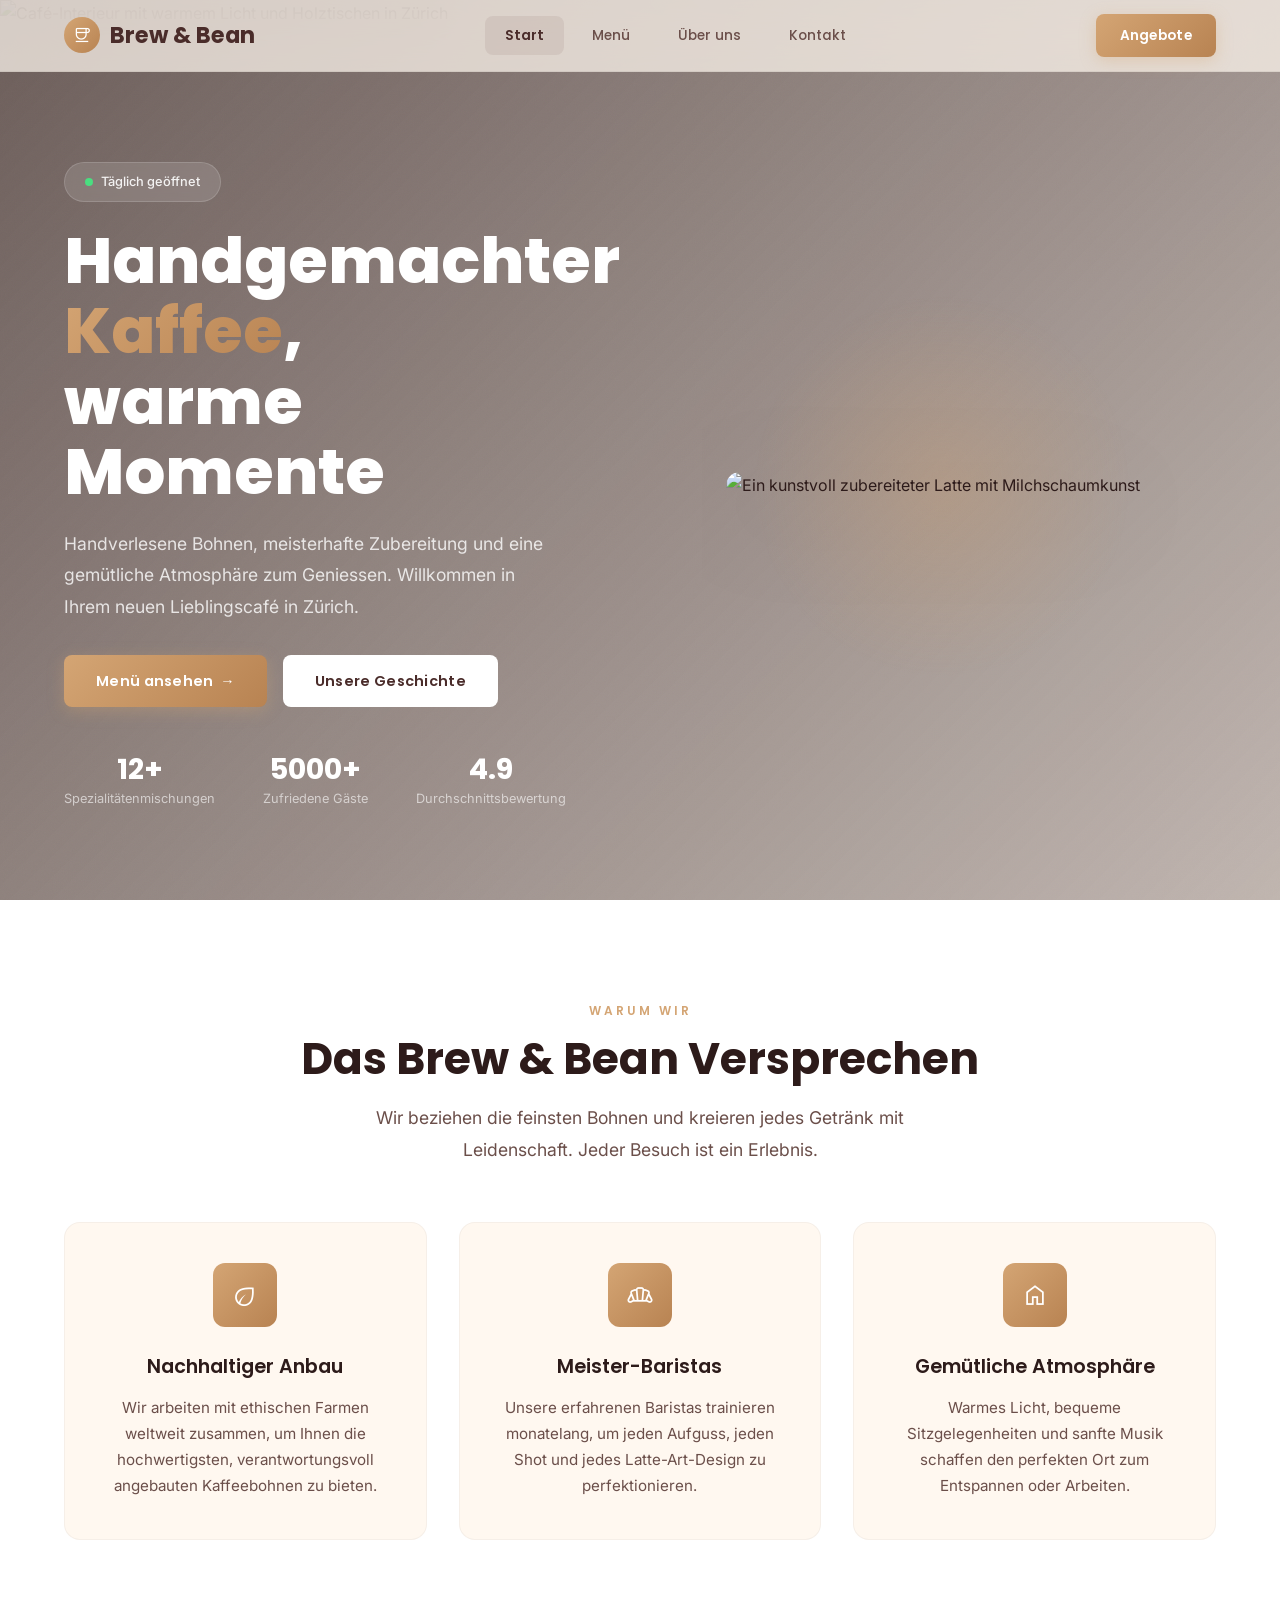
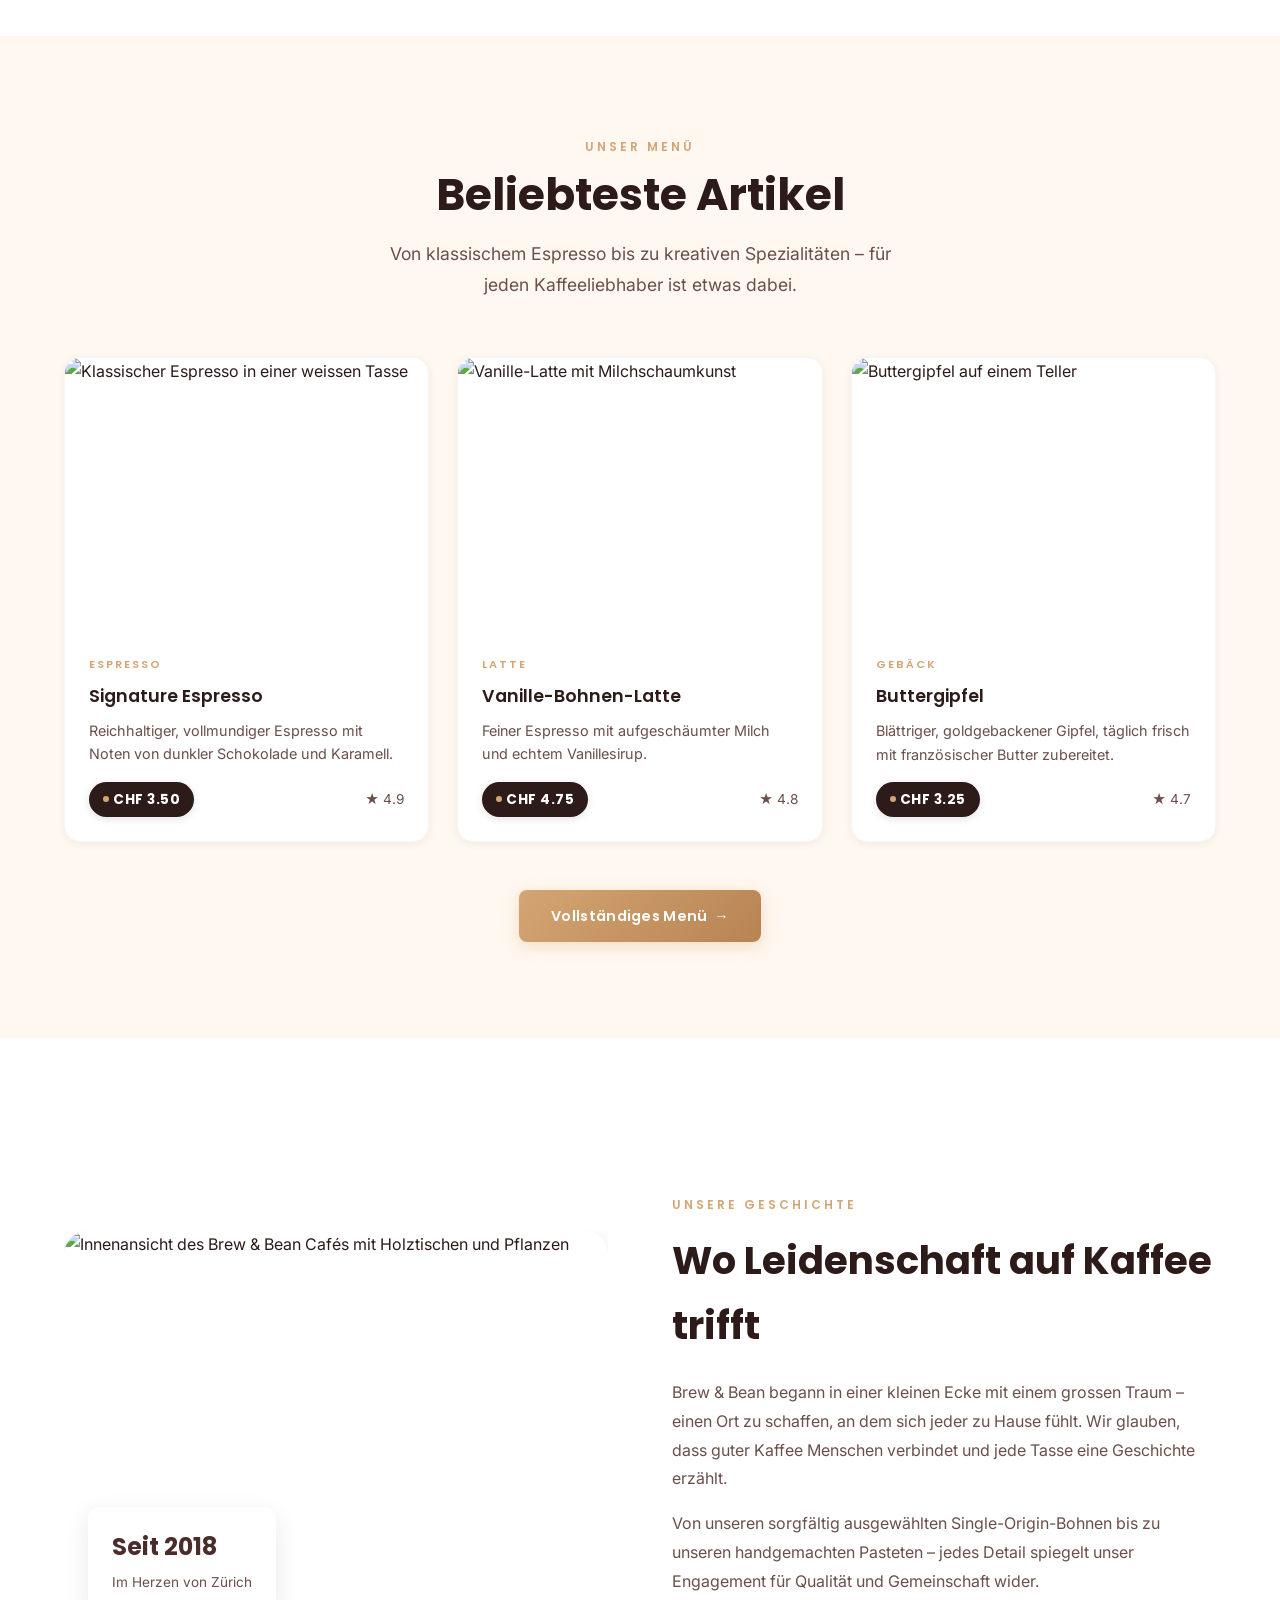
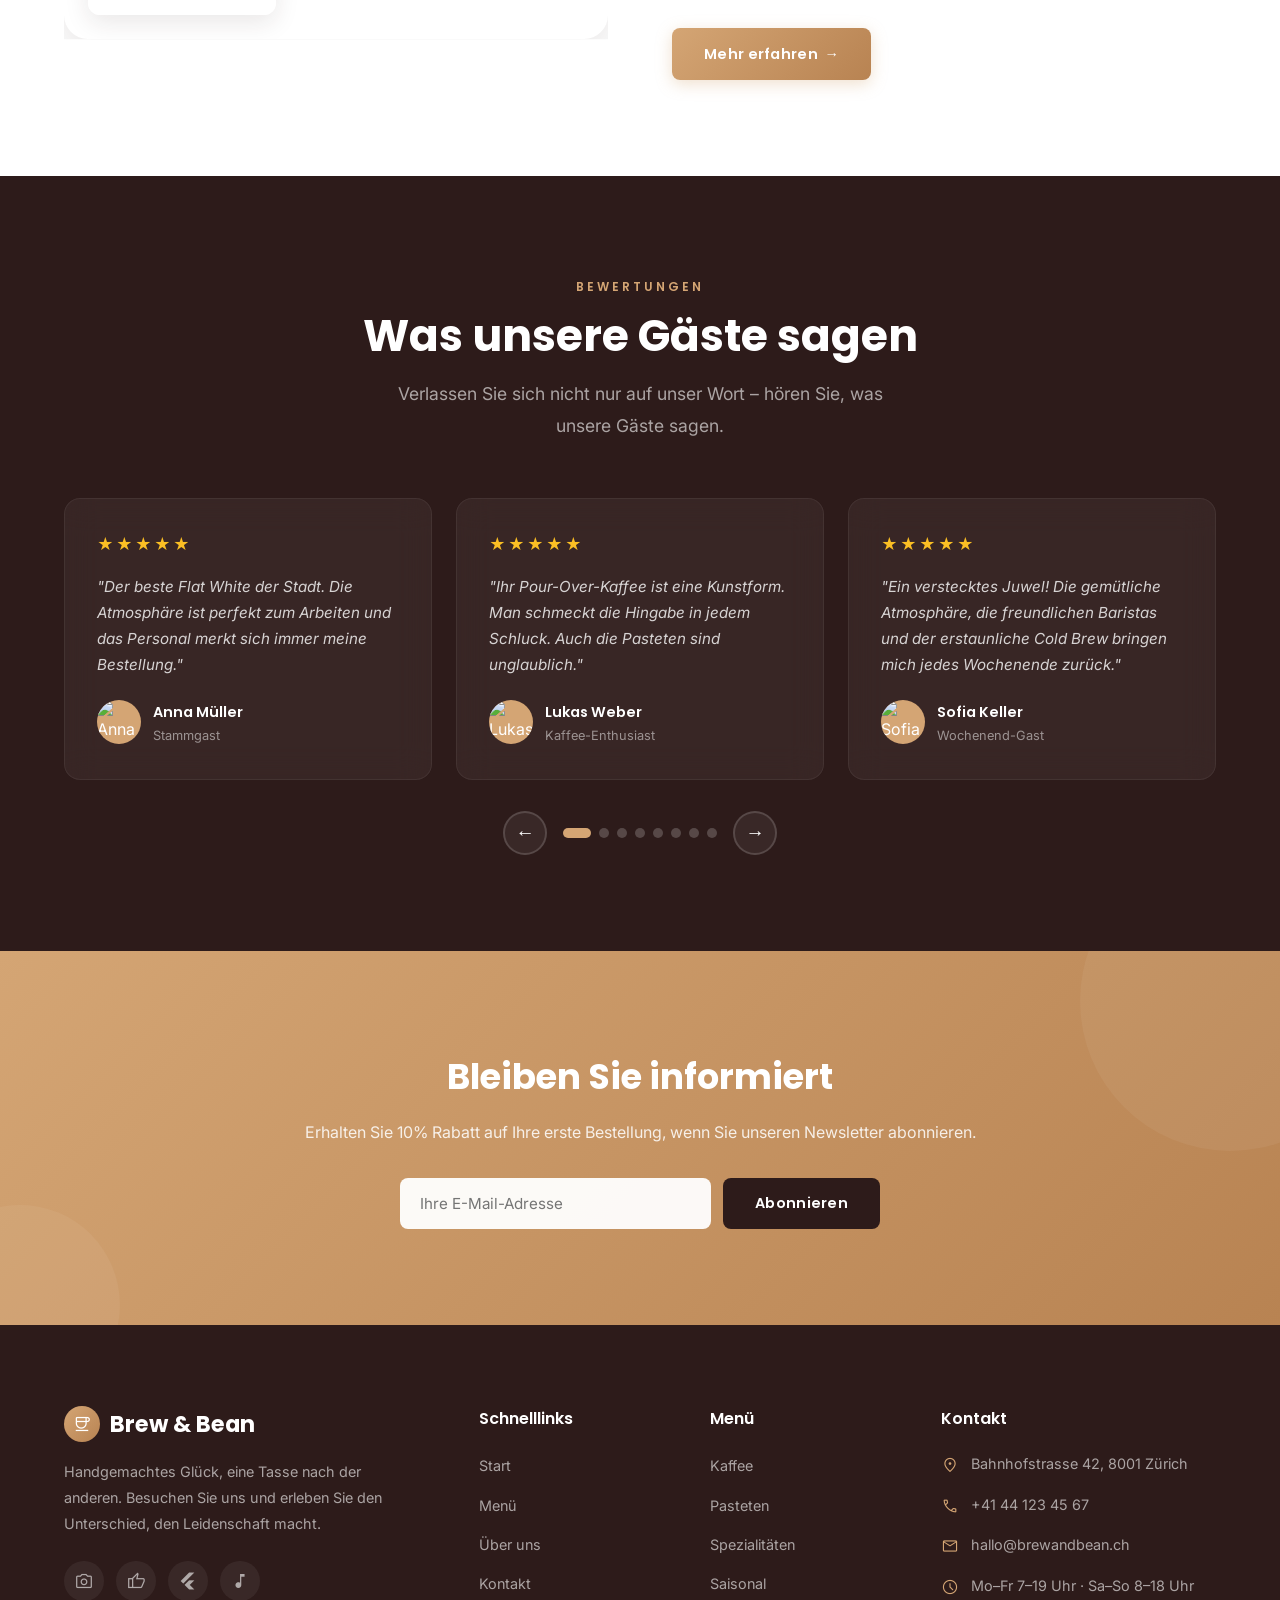
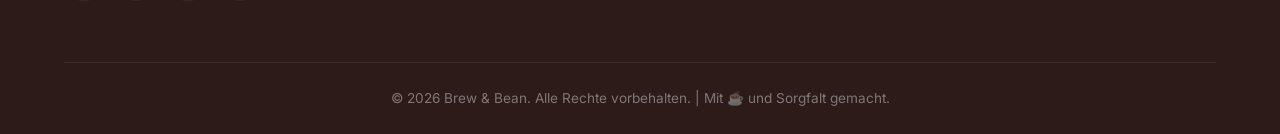
==== index.html @ ecceb987 "first commit" ====
<!DOCTYPE html>
<html lang="de">
<head>
  <meta charset="UTF-8">
  <meta name="viewport" content="width=device-width, initial-scale=1.0">
  <meta name="description" content="Brew & Bean — Handgemachter Kaffee in Zürich. Geniessen Sie erstklassige Espresso-Getränke, frische Pasteten und Spezialitätenkaffee in gemütlicher Atmosphäre.">
  <meta name="keywords" content="Kaffee Zürich, Espresso, Café, Zürich Kaffeebar, Brew & Bean, Spezialitätenkaffee">
  <meta name="theme-color" content="#2D1B1A">
  <meta property="og:title" content="Brew & Bean — Handgemachter Kaffee in Zürich">
  <meta property="og:description" content="Handgemachter Kaffee, frische Pasteten und eine warme Atmosphäre. Besuchen Sie uns für den perfekten Genuss.">
  <meta property="og:type" content="website">
  <meta property="og:url" content="https://brewandbean.ch/">
  <meta property="og:image" content="https://images.unsplash.com/photo-1501339847302-ac426a4a7cbb?w=1200&q=80">
  <meta name="twitter:card" content="summary_large_image">
  <link rel="canonical" href="https://brewandbean.ch/">
  <link rel="preconnect" href="https://fonts.googleapis.com">
  <link rel="preconnect" href="https://fonts.gstatic.com" crossorigin>
  <link href="https://fonts.googleapis.com/css2?family=Inter:wght@400;500;600&family=Poppins:wght@500;600;700;800&display=swap" rel="stylesheet">
  <link href="https://fonts.googleapis.com/css2?family=Material+Symbols+Outlined:opsz,wght,FILL,GRAD@20..48,100..700,0..1,-50..200" rel="stylesheet">
  <link rel="stylesheet" href="css/style.css">
  <title>Brew & Bean — Handgemachter Kaffee Zürich | Café & Spezialitäten</title>
  <script type="application/ld+json">
  {
    "@context": "https://schema.org",
    "@type": "CafeOrCoffeeShop",
    "name": "Brew & Bean",
    "image": "https://images.unsplash.com/photo-1501339847302-ac426a4a7cbb?w=1200&q=80",
    "description": "Handgemachter Kaffee, frische Pasteten und eine warme Atmosphäre in Zürich.",
    "servesCuisine": "Coffee",
    "address": {
      "@type": "PostalAddress",
      "streetAddress": "Bahnhofstrasse 42",
      "addressLocality": "Zürich",
      "addressCountry": "CH",
      "postalCode": "8001"
    },
    "openingHoursSpecification": [
      { "@type": "OpeningHoursSpecification", "dayOfWeek": ["Monday","Tuesday","Wednesday","Thursday","Friday"], "opens": "07:00", "closes": "19:00" },
      { "@type": "OpeningHoursSpecification", "dayOfWeek": ["Saturday","Sunday"], "opens": "08:00", "closes": "18:00" }
    ],
    "telephone": "+41-44-123-45-67",
    "priceRange": "CHF"
  }
  </script>
</head>
<body>
  <a href="#main-content" class="skip-link">Direkt zum Inhalt</a>

  <!-- ===== NAVIGATION ===== -->
  <header class="nav" role="banner">
    <div class="container">
      <a href="index.html" class="nav-logo" aria-label="Brew & Bean Startseite">
        <span class="nav-logo-icon" aria-hidden="true"><span class="material-symbols-outlined" aria-hidden="true">coffee</span></span>
        Brew & Bean
      </a>
      <button class="nav-toggle" aria-label="Navigationsmenü umschalten" aria-expanded="false">
        <span></span><span></span><span></span>
      </button>
      <nav class="nav-links" role="navigation" aria-label="Hauptnavigation">
        <a href="index.html" aria-current="page">Start</a>
        <a href="menu.html">Menü</a>
        <a href="about.html">Über uns</a>
        <a href="contact.html">Kontakt</a>
      </nav>
      <div class="nav-cta">
        <a href="menu.html" class="btn btn-primary" aria-label="Unser Menü anzeigen">Angebote</a>
      </div>
    </div>
  </header>

  <!-- ===== HERO ===== -->
  <section class="hero" id="main-content">
    <div class="hero-bg parallax" data-parallax-speed="0.15">
      <img src="https://images.unsplash.com/photo-1501339847302-ac426a4a7cbb?w=1600&q=80" alt="Café-Interieur mit warmem Licht und Holztischen in Zürich" loading="eager">
    </div>
    <div class="hero-overlay" aria-hidden="true"></div>
    <div class="grain-overlay" aria-hidden="true"></div>
    <div class="container">
      <div class="hero-content animate-fade-in">
        <div class="hero-badge">
          <span class="hero-badge-dot" aria-hidden="true"></span>
          Täglich geöffnet
        </div>
        <h1 class="hero-title">Handgemachter <span class="gradient-text">Kaffee</span>,<br>warme Momente</h1>
        <p class="hero-text">Handverlesene Bohnen, meisterhafte Zubereitung und eine gemütliche Atmosphäre zum Geniessen. Willkommen in Ihrem neuen Lieblingscafé in Zürich.</p>
        <div class="hero-buttons">
          <a href="menu.html" class="btn btn-primary">Menü ansehen &nbsp;→</a>
          <a href="about.html" class="btn btn-white">Unsere Geschichte</a>
        </div>
        <div class="hero-stats">
          <div class="hero-stat">
            <div class="hero-stat-number"><span class="count-up" data-count-to="12" data-count-suffix="+">0</span></div>
            <div class="hero-stat-label">Spezialitätenmischungen</div>
          </div>
          <div class="hero-stat">
            <div class="hero-stat-number"><span class="count-up" data-count-to="5000" data-count-suffix="+">0</span></div>
            <div class="hero-stat-label">Zufriedene Gäste</div>
          </div>
          <div class="hero-stat">
            <div class="hero-stat-number">4.9</div>
            <div class="hero-stat-label">Durchschnittsbewertung</div>
          </div>
        </div>
      </div>
      <div class="hero-image animate-fade-in">
        <div class="hero-image-wrap reveal">
          <div class="hero-image-glow" aria-hidden="true"></div>
          <img src="https://images.unsplash.com/photo-1461023058943-07fcbe16d735?w=600&q=80" alt="Ein kunstvoll zubereiteter Latte mit Milchschaumkunst" loading="eager">
        </div>
      </div>
    </div>
  </section>

  <!-- ===== FEATURES ===== -->
  <section class="features section" aria-labelledby="features-title">
    <div class="container">
      <div class="text-center animate">
        <span class="section-label">Warum wir</span>
        <h2 class="section-title" id="features-title">Das Brew & Bean Versprechen</h2>
        <p class="section-subtitle">Wir beziehen die feinsten Bohnen und kreieren jedes Getränk mit Leidenschaft. Jeder Besuch ist ein Erlebnis.</p>
      </div>
      <div class="features-grid">
        <article class="feature-card animate delay-1">
          <div class="feature-icon" aria-hidden="true"><span class="material-symbols-outlined" aria-hidden="true">eco</span></div>
          <h3>Nachhaltiger Anbau</h3>
          <p>Wir arbeiten mit ethischen Farmen weltweit zusammen, um Ihnen die hochwertigsten, verantwortungsvoll angebauten Kaffeebohnen zu bieten.</p>
        </article>
        <article class="feature-card animate delay-2">
          <div class="feature-icon" aria-hidden="true"><span class="material-symbols-outlined" aria-hidden="true">bakery_dining</span></div>
          <h3>Meister-Baristas</h3>
          <p>Unsere erfahrenen Baristas trainieren monatelang, um jeden Aufguss, jeden Shot und jedes Latte-Art-Design zu perfektionieren.</p>
        </article>
        <article class="feature-card animate delay-3">
          <div class="feature-icon" aria-hidden="true"><span class="material-symbols-outlined" aria-hidden="true">home</span></div>
          <h3>Gemütliche Atmosphäre</h3>
          <p>Warmes Licht, bequeme Sitzgelegenheiten und sanfte Musik schaffen den perfekten Ort zum Entspannen oder Arbeiten.</p>
        </article>
      </div>
    </div>
  </section>

  <!-- ===== MENU PREVIEW ===== -->
  <section class="menu-preview section" aria-labelledby="menu-title">
    <div class="container">
      <div class="text-center animate">
        <span class="section-label">Unser Menü</span>
        <h2 class="section-title" id="menu-title">Beliebteste Artikel</h2>
        <p class="section-subtitle">Von klassischem Espresso bis zu kreativen Spezialitäten – für jeden Kaffeeliebhaber ist etwas dabei.</p>
      </div>
      <div class="menu-preview-grid">
        <article class="menu-item-card animate delay-1">
          <img class="menu-item-image" src="https://images.unsplash.com/photo-1572442388796-11668a67e53d?w=400&q=80" alt="Klassischer Espresso in einer weissen Tasse" loading="lazy">
          <div class="menu-item-body">
            <div class="menu-item-category">Espresso</div>
            <h3 class="menu-item-name">Signature Espresso</h3>
            <p class="menu-item-desc">Reichhaltiger, vollmundiger Espresso mit Noten von dunkler Schokolade und Karamell.</p>
            <div class="menu-item-bottom">
              <span class="menu-item-price">CHF 3.50</span>
              <span class="menu-item-rating">★ 4.9</span>
            </div>
          </div>
        </article>
        <article class="menu-item-card animate delay-2">
          <img class="menu-item-image" src="https://images.unsplash.com/photo-1461023058943-07fcbe16d735?w=400&q=80" alt="Vanille-Latte mit Milchschaumkunst" loading="lazy">
          <div class="menu-item-body">
            <div class="menu-item-category">Latte</div>
            <h3 class="menu-item-name">Vanille-Bohnen-Latte</h3>
            <p class="menu-item-desc">Feiner Espresso mit aufgeschäumter Milch und echtem Vanillesirup.</p>
            <div class="menu-item-bottom">
              <span class="menu-item-price">CHF 4.75</span>
              <span class="menu-item-rating">★ 4.8</span>
            </div>
          </div>
        </article>
        <article class="menu-item-card animate delay-3">
          <img class="menu-item-image" src="https://images.unsplash.com/photo-1558857563-b371033873b8?w=400&q=80" alt="Buttergipfel auf einem Teller" loading="lazy">
          <div class="menu-item-body">
            <div class="menu-item-category">Gebäck</div>
            <h3 class="menu-item-name">Buttergipfel</h3>
            <p class="menu-item-desc">Blättriger, goldgebackener Gipfel, täglich frisch mit französischer Butter zubereitet.</p>
            <div class="menu-item-bottom">
              <span class="menu-item-price">CHF 3.25</span>
              <span class="menu-item-rating">★ 4.7</span>
            </div>
          </div>
        </article>
      </div>
      <div class="menu-cta animate">
        <a href="menu.html" class="btn btn-primary">Vollständiges Menü &nbsp;→</a>
      </div>
    </div>
  </section>

  <!-- ===== ABOUT SNIPPET ===== -->
  <section class="about-section section" aria-labelledby="about-title">
    <div class="container">
      <div class="about-grid">
        <div class="about-image-wrap reveal">
          <img src="https://images.unsplash.com/photo-1442512595331-e89e73853f31?w=700&q=80" alt="Innenansicht des Brew & Bean Cafés mit Holztischen und Pflanzen" loading="lazy">
          <div class="about-image-badge">
            <strong>Seit 2018</strong>
            <span>Im Herzen von Zürich</span>
          </div>
        </div>
        <div class="about-text animate">
          <span class="section-label">Unsere Geschichte</span>
          <h2 id="about-title">Wo Leidenschaft auf Kaffee trifft</h2>
          <p>Brew & Bean begann in einer kleinen Ecke mit einem grossen Traum – einen Ort zu schaffen, an dem sich jeder zu Hause fühlt. Wir glauben, dass guter Kaffee Menschen verbindet und jede Tasse eine Geschichte erzählt.</p>
          <p>Von unseren sorgfältig ausgewählten Single-Origin-Bohnen bis zu unseren handgemachten Pasteten – jedes Detail spiegelt unser Engagement für Qualität und Gemeinschaft wider.</p>
          <a href="about.html" class="btn btn-primary">Mehr erfahren &nbsp;→</a>
        </div>
      </div>
    </div>
  </section>

  <!-- ===== TESTIMONIALS CAROUSEL ===== -->
  <section class="testimonials section" aria-labelledby="testimonials-title">
    <div class="container">
      <div class="text-center animate">
        <span class="section-label" style="color: var(--amber);">Bewertungen</span>
        <h2 class="section-title" id="testimonials-title">Was unsere Gäste sagen</h2>
        <p class="section-subtitle">Verlassen Sie sich nicht nur auf unser Wort – hören Sie, was unsere Gäste sagen.</p>
      </div>
      <div class="testimonials-carousel animate" role="region" aria-label="Kundenbewertungen" aria-roledescription="carousel">
        <div class="carousel-track" id="carouselTrack">
          <blockquote class="testimonial-slide" role="group" aria-roledescription="slide">
            <div class="testimonial-stars" aria-label="5 von 5 Sternen">★★★★★</div>
            <p class="testimonial-text">"Der beste Flat White der Stadt. Die Atmosphäre ist perfekt zum Arbeiten und das Personal merkt sich immer meine Bestellung."</p>
            <footer class="testimonial-author">
              <img class="testimonial-avatar" src="https://images.unsplash.com/photo-1494790108377-be9c29b29330?w=100&q=80" alt="Anna Müller" loading="lazy">
              <div>
                <cite class="testimonial-name">Anna Müller</cite>
                <div class="testimonial-role">Stammgast</div>
              </div>
            </footer>
          </blockquote>
          <blockquote class="testimonial-slide" role="group" aria-roledescription="slide">
            <div class="testimonial-stars" aria-label="5 von 5 Sternen">★★★★★</div>
            <p class="testimonial-text">"Ihr Pour-Over-Kaffee ist eine Kunstform. Man schmeckt die Hingabe in jedem Schluck. Auch die Pasteten sind unglaublich."</p>
            <footer class="testimonial-author">
              <img class="testimonial-avatar" src="https://images.unsplash.com/photo-1507003211169-0a1dd7228f2d?w=100&q=80" alt="Lukas Weber" loading="lazy">
              <div>
                <cite class="testimonial-name">Lukas Weber</cite>
                <div class="testimonial-role">Kaffee-Enthusiast</div>
              </div>
            </footer>
          </blockquote>
          <blockquote class="testimonial-slide" role="group" aria-roledescription="slide">
            <div class="testimonial-stars" aria-label="5 von 5 Sternen">★★★★★</div>
            <p class="testimonial-text">"Ein verstecktes Juwel! Die gemütliche Atmosphäre, die freundlichen Baristas und der erstaunliche Cold Brew bringen mich jedes Wochenende zurück."</p>
            <footer class="testimonial-author">
              <img class="testimonial-avatar" src="https://images.unsplash.com/photo-1438761681033-6461ffad8d80?w=100&q=80" alt="Sofia Keller" loading="lazy">
              <div>
                <cite class="testimonial-name">Sofia Keller</cite>
                <div class="testimonial-role">Wochenend-Gast</div>
              </div>
            </footer>
          </blockquote>
          <blockquote class="testimonial-slide" role="group" aria-roledescription="slide">
            <div class="testimonial-stars" aria-label="5 von 5 Sternen">★★★★★</div>
            <p class="testimonial-text">"Endlich ein Café in Zürich mit richtig gutem Specialty Coffee. Die Baristas erklären dir gerne die Herkunft der Bohnen."</p>
            <footer class="testimonial-author">
              <img class="testimonial-avatar" src="https://images.unsplash.com/photo-1500648767791-00dcc994a43e?w=100&q=80" alt="David Schuler" loading="lazy">
              <div>
                <cite class="testimonial-name">David Schuler</cite>
                <div class="testimonial-role">Kaffeekenner</div>
              </div>
            </footer>
          </blockquote>
          <blockquote class="testimonial-slide" role="group" aria-roledescription="slide">
            <div class="testimonial-stars" aria-label="5 von 5 Sternen">★★★★★</div>
            <p class="testimonial-text">"Der Lavendel-Honig-Latte ist mein absoluter Favorit! Die Lage an der Bahnhofstrasse ist perfekt für eine Pause beim Shoppen."</p>
            <footer class="testimonial-author">
              <img class="testimonial-avatar" src="https://images.unsplash.com/photo-1534528741775-53994a69daeb?w=100&q=80" alt="Lena Hofstetter" loading="lazy">
              <div>
                <cite class="testimonial-name">Lena Hofstetter</cite>
                <div class="testimonial-role">Shopaholic</div>
              </div>
            </footer>
          </blockquote>
          <blockquote class="testimonial-slide" role="group" aria-roledescription="slide">
            <div class="testimonial-stars" aria-label="5 von 5 Sternen">★★★★★</div>
            <p class="testimonial-text">"Die Gipfel hier sind besser als in manchen Bäckereien in Paris. Dazu einen perfekten Cappuccino – das ist mein perfekter Morgen."</p>
            <footer class="testimonial-author">
              <img class="testimonial-avatar" src="https://images.unsplash.com/photo-1472099645785-5658abf4ff4e?w=100&q=80" alt="Marco Bernasconi" loading="lazy">
              <div>
                <cite class="testimonial-name">Marco Bernasconi</cite>
                <div class="testimonial-role">Frühaufsteher</div>
              </div>
            </footer>
          </blockquote>
          <blockquote class="testimonial-slide" role="group" aria-roledescription="slide">
            <div class="testimonial-stars" aria-label="5 von 5 Sternen">★★★★★</div>
            <p class="testimonial-text">"Ein wunderbarer Ort zum Entspannen nach der Arbeit. Der Nitro Cold Brew ist erfrischend und die Bedienung immer herzlich."</p>
            <footer class="testimonial-author">
              <img class="testimonial-avatar" src="https://images.unsplash.com/photo-1544005313-94ddf0286df2?w=100&q=80" alt="Julia Fischer" loading="lazy">
              <div>
                <cite class="testimonial-name">Julia Fischer</cite>
                <div class="testimonial-role">Büroangestellte</div>
              </div>
            </footer>
          </blockquote>
          <blockquote class="testimonial-slide" role="group" aria-roledescription="slide">
            <div class="testimonial-stars" aria-label="5 von 5 Sternen">★★★★★</div>
            <p class="testimonial-text">"Ich komme extra aus Winterthur hierher. Der beste Kaffee weit und breit. Die Caramel-Macchiato ist ein Traum!"</p>
            <footer class="testimonial-author">
              <img class="testimonial-avatar" src="https://images.unsplash.com/photo-1506794778202-cad84cf45f1d?w=100&q=80" alt="Thomas Brunner" loading="lazy">
              <div>
                <cite class="testimonial-name">Thomas Brunner</cite>
                <div class="testimonial-role">Kaffeepilger</div>
              </div>
            </footer>
          </blockquote>
        </div>
        <div class="carousel-controls">
          <button class="carousel-btn carousel-prev" aria-label="Vorherige Bewertung">←</button>
          <div class="carousel-dots" role="tablist" aria-label="Bewertungen Navigation"></div>
          <button class="carousel-btn carousel-next" aria-label="Nächste Bewertung">→</button>
        </div>
      </div>
    </div>
  </section>

  <!-- ===== NEWSLETTER ===== -->
  <section class="newsletter section" aria-labelledby="newsletter-title">
    <div class="container">
      <h2 id="newsletter-title" class="animate">Bleiben Sie informiert</h2>
      <p class="animate">Erhalten Sie 10% Rabatt auf Ihre erste Bestellung, wenn Sie unseren Newsletter abonnieren.</p>
      <form class="newsletter-form animate" onsubmit="event.preventDefault(); alert('Vielen Dank für Ihr Abonnement!');">
        <label for="newsletter-email" class="sr-only" style="position:absolute;width:1px;height:1px;overflow:hidden;clip:rect(0,0,0,0);">E-Mail-Adresse</label>
        <input type="email" id="newsletter-email" placeholder="Ihre E-Mail-Adresse" required autocomplete="email">
        <button type="submit" class="btn">Abonnieren</button>
      </form>
    </div>
  </section>

  <!-- ===== FOOTER ===== -->
  <footer class="footer" role="contentinfo">
    <div class="container">
      <div class="footer-grid">
        <div class="footer-brand">
          <a href="index.html" class="nav-logo" aria-label="Brew & Bean Startseite">
            <span class="nav-logo-icon" aria-hidden="true"><span class="material-symbols-outlined" aria-hidden="true">coffee</span></span>
            Brew & Bean
          </a>
          <p>Handgemachtes Glück, eine Tasse nach der anderen. Besuchen Sie uns und erleben Sie den Unterschied, den Leidenschaft macht.</p>
          <div class="footer-social">
            <a href="#" aria-label="Folgen Sie uns auf Instagram"><span class="material-symbols-outlined" aria-hidden="true">camera_alt</span></a>
            <a href="#" aria-label="Folgen Sie uns auf Facebook"><span class="material-symbols-outlined" aria-hidden="true">thumb_up</span></a>
            <a href="#" aria-label="Folgen Sie uns auf Twitter"><span class="material-symbols-outlined" aria-hidden="true">flutter</span></a>
            <a href="#" aria-label="Folgen Sie uns auf TikTok"><span class="material-symbols-outlined" aria-hidden="true">music_note</span></a>
          </div>
        </div>
        <div>
          <h4>Schnelllinks</h4>
          <ul class="footer-links">
            <li><a href="index.html">Start</a></li>
            <li><a href="menu.html">Menü</a></li>
            <li><a href="about.html">Über uns</a></li>
            <li><a href="contact.html">Kontakt</a></li>
          </ul>
        </div>
        <div>
          <h4>Menü</h4>
          <ul class="footer-links">
            <li><a href="menu.html">Kaffee</a></li>
            <li><a href="menu.html">Pasteten</a></li>
            <li><a href="menu.html">Spezialitäten</a></li>
            <li><a href="menu.html">Saisonal</a></li>
          </ul>
        </div>
        <div>
          <h4>Kontakt</h4>
          <ul class="footer-contact">
            <li><span class="icon" aria-hidden="true"><span class="material-symbols-outlined" aria-hidden="true">location_on</span></span> Bahnhofstrasse 42, 8001 Zürich</li>
            <li><span class="icon" aria-hidden="true"><span class="material-symbols-outlined" aria-hidden="true">phone</span></span> +41 44 123 45 67</li>
            <li><span class="icon" aria-hidden="true"><span class="material-symbols-outlined" aria-hidden="true">mail</span></span> hallo@brewandbean.ch</li>
            <li><span class="icon" aria-hidden="true"><span class="material-symbols-outlined" aria-hidden="true">access_time</span></span> Mo–Fr 7–19 Uhr · Sa–So 8–18 Uhr</li>
          </ul>
        </div>
      </div>
      <div class="footer-bottom">
        <p>&copy; 2026 Brew & Bean. Alle Rechte vorbehalten. | Mit ☕ und Sorgfalt gemacht.</p>
      </div>
    </div>
  </footer>

  <button class="back-to-top" aria-label="Nach oben scrollen">↑</button>
  <script src="js/main.js"></script>
</body>
</html>
---- css/style.css ----
*,
*::before,
*::after {
  margin: 0;
  padding: 0;
  box-sizing: border-box;
}

:root {
  --cream: #FFF8F0;
  --dark-coffee: #2D1B1A;
  --medium-brown: #6B4F4A;
  --amber: #D4A574;
  --rich-coffee: #4A2C2A;
  --white: #FFFFFF;
  --light-beige: #F5EDE3;
  --gradient: linear-gradient(135deg, #D4A574, #B88352);
  --shadow-sm: 0 2px 8px rgba(45, 27, 26, 0.06);
  --shadow-md: 0 8px 24px rgba(45, 27, 26, 0.1);
  --shadow-lg: 0 16px 48px rgba(45, 27, 26, 0.12);
  --radius-sm: 8px;
  --radius-md: 12px;
  --radius-lg: 16px;
  --radius-xl: 24px;
  --font-heading: 'Poppins', sans-serif;
  --font-body: 'Inter', sans-serif;
  --nav-height: 72px;
  --max-width: 1200px;
  --transition: 0.3s cubic-bezier(0.4, 0, 0.2, 1);
}

html {
  scroll-behavior: smooth;
  scroll-padding-top: var(--nav-height);
}

body {
  font-family: var(--font-body);
  background-color: var(--cream);
  color: var(--dark-coffee);
  line-height: 1.7;
  overflow-x: hidden;
  -webkit-font-smoothing: antialiased;
  -moz-osx-font-smoothing: grayscale;
}

a {
  text-decoration: none;
  color: inherit;
}

ul {
  list-style: none;
}

img {
  max-width: 100%;
  height: auto;
  display: block;
}

.container {
  width: 100%;
  max-width: var(--max-width);
  margin: 0 auto;
  padding: 0 24px;
}

.section {
  padding: 96px 0;
}

.section-label {
  display: inline-block;
  font-family: var(--font-heading);
  font-weight: 600;
  font-size: 0.75rem;
  letter-spacing: 3px;
  text-transform: uppercase;
  color: var(--amber);
  margin-bottom: 12px;
}

.section-title {
  font-family: var(--font-heading);
  font-weight: 700;
  font-size: clamp(2rem, 4vw, 2.75rem);
  color: var(--dark-coffee);
  margin-bottom: 16px;
  line-height: 1.2;
}

.section-subtitle {
  font-size: 1.1rem;
  color: var(--medium-brown);
  max-width: 540px;
  line-height: 1.8;
}

.text-center {
  text-align: center;
}

.text-center .section-subtitle {
  margin: 0 auto;
}

.btn {
  display: inline-flex;
  align-items: center;
  gap: 8px;
  font-family: var(--font-heading);
  font-weight: 600;
  font-size: 0.9rem;
  padding: 14px 32px;
  border: none;
  border-radius: var(--radius-sm);
  cursor: pointer;
  transition: var(--transition);
  letter-spacing: 0.3px;
}

.btn-primary {
  background: var(--gradient);
  color: var(--white);
  box-shadow: 0 4px 16px rgba(212, 165, 116, 0.35);
}

.btn-primary:hover {
  transform: translateY(-2px);
  box-shadow: 0 8px 24px rgba(212, 165, 116, 0.45);
}

.btn-primary:active {
  transform: translateY(0);
}

.btn-outline {
  background: transparent;
  color: var(--rich-coffee);
  border: 2px solid var(--rich-coffee);
}

.btn-outline:hover {
  background: var(--rich-coffee);
  color: var(--white);
  transform: translateY(-2px);
}

.btn-white {
  background: var(--white);
  color: var(--rich-coffee);
}

.btn-white:hover {
  background: var(--light-beige);
  transform: translateY(-2px);
}

/* ========== SKIP LINK ========== */
.skip-link {
  position: absolute;
  top: -100%;
  left: 16px;
  padding: 12px 24px;
  background: var(--rich-coffee);
  color: var(--white);
  z-index: 10000;
  border-radius: var(--radius-sm);
  font-weight: 600;
  transition: top 0.3s;
}

.skip-link:focus {
  top: 16px;
}

/* ========== NAVIGATION ========== */
.nav {
  position: fixed;
  top: 0;
  left: 0;
  right: 0;
  height: var(--nav-height);
  z-index: 1000;
  background: rgba(255, 248, 240, 0.85);
  backdrop-filter: blur(20px);
  -webkit-backdrop-filter: blur(20px);
  border-bottom: 1px solid rgba(45, 27, 26, 0.06);
  transition: var(--transition);
}

.nav.scrolled {
  box-shadow: var(--shadow-sm);
}

.nav .container {
  display: flex;
  align-items: center;
  justify-content: space-between;
  height: 100%;
}

.nav-logo {
  display: flex;
  align-items: center;
  gap: 10px;
  font-family: var(--font-heading);
  font-weight: 700;
  font-size: 1.4rem;
  color: var(--rich-coffee);
}

.nav-logo-icon {
  width: 36px;
  height: 36px;
  background: var(--gradient);
  border-radius: 50%;
  display: flex;
  align-items: center;
  justify-content: center;
  font-size: 1rem;
  color: var(--white);
}

.nav-links {
  display: flex;
  align-items: center;
  gap: 8px;
}

.nav-links a {
  font-family: var(--font-heading);
  font-weight: 500;
  font-size: 0.85rem;
  padding: 8px 20px;
  border-radius: var(--radius-sm);
  color: var(--medium-brown);
  transition: var(--transition);
  position: relative;
}

.nav-links a:hover {
  color: var(--rich-coffee);
  background: rgba(74, 44, 42, 0.06);
}

.nav-links a[aria-current="page"] {
  color: var(--rich-coffee);
  background: rgba(74, 44, 42, 0.08);
  font-weight: 600;
}

.nav-cta {
  display: flex;
  align-items: center;
  gap: 12px;
}

.nav-cta .btn {
  padding: 10px 24px;
  font-size: 0.85rem;
}

.nav-toggle {
  display: none;
  flex-direction: column;
  gap: 5px;
  background: none;
  border: none;
  cursor: pointer;
  padding: 4px;
  z-index: 1001;
}

.nav-toggle span {
  display: block;
  width: 24px;
  height: 2px;
  background: var(--rich-coffee);
  border-radius: 2px;
  transition: var(--transition);
  transform-origin: center;
}

.nav-toggle.active span:nth-child(1) {
  transform: rotate(45deg) translate(5px, 5px);
}

.nav-toggle.active span:nth-child(2) {
  opacity: 0;
}

.nav-toggle.active span:nth-child(3) {
  transform: rotate(-45deg) translate(5px, -5px);
}

@media (max-width: 768px) {
  .nav-toggle {
    display: flex;
  }

  .nav-links {
    position: fixed;
    top: 0;
    right: -100%;
    width: 280px;
    height: 100vh;
    background: var(--white);
    flex-direction: column;
    padding: 96px 32px 32px;
    gap: 4px;
    box-shadow: var(--shadow-lg);
    transition: right 0.4s cubic-bezier(0.4, 0, 0.2, 1);
    align-items: stretch;
  }

  .nav-links.open {
    right: 0;
  }

  .nav-links a {
    padding: 14px 16px;
    font-size: 1rem;
    border-radius: var(--radius-sm);
    color: var(--medium-brown);
    font-weight: 500;
  }

  .nav-links a:hover {
    color: var(--rich-coffee);
    background: rgba(74, 44, 42, 0.06);
  }

  .nav-links a[aria-current="page"] {
    color: var(--rich-coffee);
    background: rgba(74, 44, 42, 0.08);
    font-weight: 600;
  }

  .nav-cta .btn {
    display: none;
  }

  .nav-overlay {
    position: fixed;
    inset: 0;
    background: rgba(45, 27, 26, 0.4);
    z-index: 998;
    opacity: 0;
    pointer-events: none;
    transition: opacity 0.4s;
  }

  .nav-overlay.open {
    opacity: 1;
    pointer-events: all;
  }
}

/* ========== HERO ========== */
.hero {
  min-height: 100vh;
  display: flex;
  align-items: center;
  position: relative;
  overflow: hidden;
  padding-top: var(--nav-height);
}

.hero-bg {
  position: absolute;
  inset: 0;
  z-index: 0;
}

.hero-bg img {
  width: 100%;
  height: 100%;
  object-fit: cover;
}

.hero-overlay {
  position: absolute;
  inset: 0;
  background: linear-gradient(135deg, rgba(45, 27, 26, 0.7) 0%, rgba(45, 27, 26, 0.3) 100%);
  z-index: 1;
}

.hero .container {
  position: relative;
  z-index: 2;
  display: grid;
  grid-template-columns: 1fr 1fr;
  gap: 48px;
  align-items: center;
}

.hero-content {
  max-width: 600px;
}

.hero-badge {
  display: inline-flex;
  align-items: center;
  gap: 8px;
  background: rgba(255, 255, 255, 0.12);
  backdrop-filter: blur(8px);
  border: 1px solid rgba(255, 255, 255, 0.15);
  padding: 8px 20px;
  border-radius: 100px;
  font-size: 0.8rem;
  color: rgba(255, 255, 255, 0.9);
  font-weight: 500;
  margin-bottom: 24px;
}

.hero-badge-dot {
  width: 8px;
  height: 8px;
  background: #4ADE80;
  border-radius: 50%;
  animation: pulse-dot 2s infinite;
}

@keyframes pulse-dot {
  0%, 100% { opacity: 1; }
  50% { opacity: 0.4; }
}

.hero-title {
  font-family: var(--font-heading);
  font-weight: 800;
  font-size: clamp(2.5rem, 6vw, 4rem);
  color: var(--white);
  line-height: 1.1;
  margin-bottom: 20px;
}

.hero-title span {
  background: var(--gradient);
  -webkit-background-clip: text;
  -webkit-text-fill-color: transparent;
  background-clip: text;
}

.hero-text {
  font-size: 1.1rem;
  color: rgba(255, 255, 255, 0.8);
  line-height: 1.8;
  margin-bottom: 32px;
  max-width: 480px;
}

.hero-buttons {
  display: flex;
  gap: 16px;
  flex-wrap: wrap;
}

.hero-image {
  display: flex;
  justify-content: center;
  align-items: center;
}

.hero-image-wrap {
  position: relative;
  width: 100%;
  max-width: 480px;
  aspect-ratio: 1;
  display: flex;
  align-items: center;
  justify-content: center;
}

.hero-image-glow {
  position: absolute;
  width: 80%;
  height: 80%;
  background: radial-gradient(circle, rgba(212, 165, 116, 0.3) 0%, transparent 70%);
  border-radius: 50%;
  animation: float 6s ease-in-out infinite;
}

@keyframes float {
  0%, 100% { transform: translateY(0) scale(1); }
  50% { transform: translateY(-16px) scale(1.02); }
}

.hero-image-wrap img {
  position: relative;
  z-index: 1;
  width: 90%;
  height: auto;
  filter: drop-shadow(0 20px 60px rgba(45, 27, 26, 0.3));
  animation: float 6s ease-in-out infinite;
  animation-delay: 0.5s;
  border-radius: var(--radius-xl);
}

.hero-stats {
  display: flex;
  gap: 48px;
  margin-top: 48px;
}

.hero-stat {
  text-align: center;
}

.hero-stat-number {
  font-family: var(--font-heading);
  font-weight: 700;
  font-size: 1.8rem;
  color: var(--white);
  line-height: 1;
}

.hero-stat-label {
  font-size: 0.8rem;
  color: rgba(255, 255, 255, 0.6);
  margin-top: 4px;
}

@media (max-width: 968px) {
  .hero .container {
    grid-template-columns: 1fr;
    text-align: center;
  }

  .hero-content {
    max-width: 100%;
  }

  .hero-text {
    margin: 0 auto 32px;
  }

  .hero-buttons {
    justify-content: center;
  }

  .hero-stats {
    justify-content: center;
  }

  .hero-image {
    order: -1;
  }

  .hero-image-wrap {
    max-width: 320px;
  }
}

@media (max-width: 480px) {
  .hero-stats {
    gap: 24px;
    flex-wrap: wrap;
  }

  .hero-buttons {
    flex-direction: column;
    align-items: center;
  }
}

/* ========== FEATURES / HIGHLIGHTS ========== */
.features {
  background: var(--white);
}

.features-grid {
  display: grid;
  grid-template-columns: repeat(3, 1fr);
  gap: 32px;
  margin-top: 56px;
}

.feature-card {
  background: var(--cream);
  border-radius: var(--radius-lg);
  padding: 40px 32px;
  text-align: center;
  transition: var(--transition);
  border: 1px solid rgba(45, 27, 26, 0.04);
}

.feature-card:hover {
  transform: translateY(-8px);
  box-shadow: var(--shadow-md);
}

.feature-icon {
  width: 64px;
  height: 64px;
  margin: 0 auto 24px;
  background: var(--gradient);
  border-radius: var(--radius-md);
  display: flex;
  align-items: center;
  justify-content: center;
  font-size: 1.5rem;
}

.feature-card h3 {
  font-family: var(--font-heading);
  font-weight: 600;
  font-size: 1.2rem;
  margin-bottom: 12px;
}

.feature-card p {
  color: var(--medium-brown);
  font-size: 0.95rem;
  line-height: 1.7;
}

@media (max-width: 768px) {
  .features-grid {
    grid-template-columns: 1fr;
  }
}

/* ========== MENU PREVIEW ========== */
.menu-preview {
  background: var(--cream);
}

.menu-preview-grid {
  display: grid;
  grid-template-columns: repeat(3, 1fr);
  gap: 28px;
  margin-top: 56px;
}

.menu-item-card {
  background: var(--white);
  border-radius: var(--radius-lg);
  overflow: hidden;
  transition: var(--transition);
  box-shadow: var(--shadow-sm);
  border: 1px solid rgba(45, 27, 26, 0.04);
}

.menu-item-card:hover {
  transform: translateY(-6px);
  box-shadow: var(--shadow-md);
}

.menu-item-image {
  width: 100%;
  aspect-ratio: 4/3;
  object-fit: cover;
}

.menu-item-body {
  padding: 24px;
}

.menu-item-category {
  font-family: var(--font-heading);
  font-weight: 600;
  font-size: 0.7rem;
  letter-spacing: 2px;
  text-transform: uppercase;
  color: var(--amber);
  margin-bottom: 8px;
}

.menu-item-name {
  font-family: var(--font-heading);
  font-weight: 600;
  font-size: 1.1rem;
  margin-bottom: 8px;
}

.menu-item-desc {
  font-size: 0.9rem;
  color: var(--medium-brown);
  line-height: 1.6;
  margin-bottom: 16px;
}

.menu-item-bottom {
  display: flex;
  align-items: center;
  justify-content: space-between;
}

.menu-item-price {
  font-family: var(--font-heading);
  font-weight: 700;
  font-size: 1.2rem;
  color: var(--rich-coffee);
}

.menu-item-rating {
  display: flex;
  align-items: center;
  gap: 4px;
  font-size: 0.85rem;
  color: var(--medium-brown);
}

.menu-cta {
  text-align: center;
  margin-top: 48px;
}

@media (max-width: 968px) {
  .menu-preview-grid {
    grid-template-columns: repeat(2, 1fr);
  }
}

@media (max-width: 600px) {
  .menu-preview-grid {
    grid-template-columns: 1fr;
    max-width: 400px;
    margin-left: auto;
    margin-right: auto;
  }
}

/* ========== ABOUT SECTION ========== */
.about-section {
  background: var(--white);
}

.about-grid {
  display: grid;
  grid-template-columns: 1fr 1fr;
  gap: 64px;
  align-items: center;
  margin-top: 56px;
}

.about-image-wrap {
  position: relative;
  border-radius: var(--radius-xl);
  overflow: hidden;
  box-shadow: var(--shadow-lg);
}

.about-image-wrap img {
  width: 100%;
  height: 100%;
  object-fit: cover;
  aspect-ratio: 4/3;
}

.about-image-badge {
  position: absolute;
  bottom: 24px;
  left: 24px;
  background: rgba(255, 255, 255, 0.95);
  backdrop-filter: blur(8px);
  padding: 20px 24px;
  border-radius: var(--radius-md);
  box-shadow: var(--shadow-md);
}

.about-image-badge strong {
  display: block;
  font-family: var(--font-heading);
  font-size: 1.5rem;
  color: var(--rich-coffee);
}

.about-image-badge span {
  font-size: 0.85rem;
  color: var(--medium-brown);
}

.about-text h2 {
  font-family: var(--font-heading);
  font-weight: 700;
  font-size: clamp(1.8rem, 3vw, 2.5rem);
  margin-bottom: 20px;
  color: var(--dark-coffee);
}

.about-text p {
  color: var(--medium-brown);
  line-height: 1.8;
  margin-bottom: 16px;
}

.about-text .btn {
  margin-top: 16px;
}

@media (max-width: 768px) {
  .about-grid {
    grid-template-columns: 1fr;
    gap: 40px;
  }
}

/* ========== TESTIMONIALS ========== */
.testimonials {
  background: var(--dark-coffee);
  color: var(--white);
  position: relative;
  overflow: hidden;
}

.testimonials .section-title {
  color: var(--white);
}

.testimonials .section-subtitle {
  color: rgba(255, 255, 255, 0.6);
}

.testimonials-grid {
  display: grid;
  grid-template-columns: repeat(3, 1fr);
  gap: 28px;
  margin-top: 56px;
}

.testimonial-card {
  background: rgba(255, 255, 255, 0.06);
  backdrop-filter: blur(12px);
  border: 1px solid rgba(255, 255, 255, 0.08);
  border-radius: var(--radius-lg);
  padding: 32px;
  transition: var(--transition);
}

.testimonial-card:hover {
  background: rgba(255, 255, 255, 0.1);
  transform: translateY(-4px);
}

.testimonial-stars {
  color: #FBBF24;
  font-size: 1rem;
  margin-bottom: 16px;
  letter-spacing: 2px;
}

.testimonial-text {
  font-size: 0.95rem;
  line-height: 1.7;
  color: rgba(255, 255, 255, 0.8);
  margin-bottom: 20px;
  font-style: italic;
}

.testimonial-author {
  display: flex;
  align-items: center;
  gap: 12px;
}

.testimonial-avatar {
  width: 44px;
  height: 44px;
  border-radius: 50%;
  object-fit: cover;
  background: var(--amber);
}

.testimonial-name {
  font-family: var(--font-heading);
  font-weight: 600;
  font-size: 0.9rem;
}

.testimonial-role {
  font-size: 0.8rem;
  color: rgba(255, 255, 255, 0.5);
}

@media (max-width: 968px) {
  .testimonials-grid {
    grid-template-columns: repeat(2, 1fr);
  }
}

@media (max-width: 600px) {
  .testimonials-grid {
    grid-template-columns: 1fr;
  }
}

/* ========== NEWSLETTER ========== */
.newsletter {
  background: var(--gradient);
  position: relative;
  overflow: hidden;
}

.newsletter::before {
  content: '';
  position: absolute;
  width: 300px;
  height: 300px;
  border-radius: 50%;
  background: rgba(255, 255, 255, 0.05);
  top: -100px;
  right: -100px;
}

.newsletter::after {
  content: '';
  position: absolute;
  width: 200px;
  height: 200px;
  border-radius: 50%;
  background: rgba(255, 255, 255, 0.05);
  bottom: -80px;
  left: -80px;
}

.newsletter .container {
  position: relative;
  z-index: 1;
  text-align: center;
}

.newsletter h2 {
  font-family: var(--font-heading);
  font-weight: 700;
  font-size: clamp(1.8rem, 3vw, 2.2rem);
  color: var(--white);
  margin-bottom: 12px;
}

.newsletter p {
  color: rgba(255, 255, 255, 0.85);
  margin-bottom: 32px;
}

.newsletter-form {
  display: flex;
  gap: 12px;
  max-width: 480px;
  margin: 0 auto;
}

.newsletter-form input {
  flex: 1;
  padding: 16px 20px;
  border: none;
  border-radius: var(--radius-sm);
  font-family: var(--font-body);
  font-size: 0.95rem;
  outline: none;
  background: rgba(255, 255, 255, 0.95);
  transition: var(--transition);
}

.newsletter-form input:focus {
  box-shadow: 0 0 0 4px rgba(255, 255, 255, 0.2);
}

.newsletter-form .btn {
  background: var(--dark-coffee);
  color: var(--white);
  box-shadow: none;
}

.newsletter-form .btn:hover {
  background: #1a0f0e;
  transform: translateY(-2px);
}

@media (max-width: 480px) {
  .newsletter-form {
    flex-direction: column;
  }
}

/* ========== FOOTER ========== */
.footer {
  background: var(--dark-coffee);
  color: rgba(255, 255, 255, 0.8);
  padding: 80px 0 0;
}

.footer-grid {
  display: grid;
  grid-template-columns: 2fr 1fr 1fr 1.5fr;
  gap: 48px;
  padding-bottom: 48px;
  border-bottom: 1px solid rgba(255, 255, 255, 0.08);
}

.footer-brand .nav-logo {
  color: var(--white);
  margin-bottom: 16px;
}

.footer-brand p {
  font-size: 0.9rem;
  line-height: 1.8;
  color: rgba(255, 255, 255, 0.6);
  max-width: 320px;
}

.footer-social {
  display: flex;
  gap: 12px;
  margin-top: 24px;
}

.footer-social a {
  width: 40px;
  height: 40px;
  border-radius: 50%;
  background: rgba(255, 255, 255, 0.06);
  display: flex;
  align-items: center;
  justify-content: center;
  color: rgba(255, 255, 255, 0.6);
  transition: var(--transition);
  font-size: 0.9rem;
}

.footer-social a:hover {
  background: var(--amber);
  color: var(--white);
  transform: translateY(-2px);
}

.footer h4 {
  font-family: var(--font-heading);
  font-weight: 600;
  font-size: 1rem;
  color: var(--white);
  margin-bottom: 20px;
}

.footer-links li {
  margin-bottom: 12px;
}

.footer-links a {
  font-size: 0.9rem;
  color: rgba(255, 255, 255, 0.6);
  transition: var(--transition);
}

.footer-links a:hover {
  color: var(--amber);
}

.footer-contact li {
  display: flex;
  gap: 12px;
  font-size: 0.9rem;
  color: rgba(255, 255, 255, 0.6);
  margin-bottom: 16px;
}

.footer-contact .icon {
  color: var(--amber);
  flex-shrink: 0;
}

.footer-bottom {
  padding: 24px 0;
  text-align: center;
  font-size: 0.85rem;
  color: rgba(255, 255, 255, 0.4);
}

@media (max-width: 968px) {
  .footer-grid {
    grid-template-columns: repeat(2, 1fr);
    gap: 40px;
  }

  .footer-brand {
    grid-column: 1 / -1;
  }
}

@media (max-width: 480px) {
  .footer-grid {
    grid-template-columns: 1fr;
  }
}

/* ========== MENU PAGE ========== */
.page-hero {
  padding: calc(var(--nav-height) + 80px) 0 80px;
  background: var(--dark-coffee);
  position: relative;
  overflow: hidden;
  text-align: center;
}

.page-hero::after {
  content: '';
  position: absolute;
  width: 400px;
  height: 400px;
  border-radius: 50%;
  background: rgba(212, 165, 116, 0.08);
  top: -200px;
  right: -100px;
}

.page-hero .container {
  position: relative;
  z-index: 1;
}

.page-hero h1 {
  font-family: var(--font-heading);
  font-weight: 800;
  font-size: clamp(2rem, 4vw, 3rem);
  color: var(--white);
  margin-bottom: 12px;
}

.page-hero p {
  color: rgba(255, 255, 255, 0.7);
  font-size: 1.05rem;
  max-width: 480px;
  margin: 0 auto;
}

.page-hero-breadcrumb {
  font-size: 0.85rem;
  color: rgba(255, 255, 255, 0.5);
  margin-bottom: 16px;
}

.page-hero-breadcrumb a {
  color: var(--amber);
  transition: var(--transition);
}

.page-hero-breadcrumb a:hover {
  color: var(--white);
}

/* Menu Tabs */
.menu-tabs {
  background: var(--white);
  border-bottom: 1px solid rgba(45, 27, 26, 0.06);
  position: sticky;
  top: var(--nav-height);
  z-index: 100;
}

.menu-tabs-inner {
  display: flex;
  gap: 4px;
  padding: 16px 0;
  overflow-x: auto;
  -webkit-overflow-scrolling: touch;
  scrollbar-width: none;
}

.menu-tabs-inner::-webkit-scrollbar {
  display: none;
}

.menu-tab {
  flex-shrink: 0;
  padding: 12px 28px;
  border: none;
  background: transparent;
  font-family: var(--font-heading);
  font-weight: 500;
  font-size: 0.9rem;
  color: var(--medium-brown);
  border-radius: var(--radius-sm);
  cursor: pointer;
  transition: var(--transition);
  white-space: nowrap;
}

.menu-tab:hover {
  background: var(--light-beige);
  color: var(--rich-coffee);
}

.menu-tab.active {
  background: var(--rich-coffee);
  color: var(--white);
  font-weight: 600;
}

.menu-section {
  padding: 80px 0;
}

.menu-grid {
  display: grid;
  grid-template-columns: repeat(auto-fill, minmax(320px, 1fr));
  gap: 24px;
  margin-top: 48px;
}

.menu-section-title {
  font-family: var(--font-heading);
  font-weight: 700;
  font-size: 1.5rem;
  color: var(--dark-coffee);
  display: flex;
  align-items: center;
  gap: 12px;
}

.menu-section-title::after {
  content: '';
  flex: 1;
  height: 1px;
  background: rgba(45, 27, 26, 0.1);
}

@media (max-width: 600px) {
  .menu-grid {
    grid-template-columns: 1fr;
    max-width: 400px;
    margin-left: auto;
    margin-right: auto;
  }
}

/* ========== ABOUT PAGE ========== */
.about-hero-image {
  width: 100%;
  max-height: 400px;
  object-fit: cover;
  border-radius: var(--radius-xl);
  box-shadow: var(--shadow-lg);
}

.about-story {
  background: var(--white);
}

.about-story-grid {
  display: grid;
  grid-template-columns: 1fr 1fr;
  gap: 64px;
  align-items: center;
}

.about-values {
  background: var(--cream);
}

.values-grid {
  display: grid;
  grid-template-columns: repeat(3, 1fr);
  gap: 32px;
  margin-top: 56px;
}

.value-card {
  background: var(--white);
  padding: 40px 32px;
  border-radius: var(--radius-lg);
  text-align: center;
  transition: var(--transition);
  border: 1px solid rgba(45, 27, 26, 0.04);
}

.value-card:hover {
  transform: translateY(-6px);
  box-shadow: var(--shadow-md);
}

.value-icon {
  width: 56px;
  height: 56px;
  margin: 0 auto 20px;
  background: var(--gradient);
  border-radius: var(--radius-md);
  display: flex;
  align-items: center;
  justify-content: center;
  font-size: 1.3rem;
}

.value-card h3 {
  font-family: var(--font-heading);
  font-weight: 600;
  font-size: 1.1rem;
  margin-bottom: 12px;
}

.value-card p {
  font-size: 0.9rem;
  color: var(--medium-brown);
  line-height: 1.7;
}

.about-team {
  background: var(--white);
}

.team-grid {
  display: grid;
  grid-template-columns: repeat(3, 1fr);
  gap: 32px;
  margin-top: 56px;
}

.team-card {
  text-align: center;
  padding: 32px;
  border-radius: var(--radius-lg);
  transition: var(--transition);
  border: 1px solid rgba(45, 27, 26, 0.04);
}

.team-card:hover {
  background: var(--cream);
  transform: translateY(-4px);
}

.team-photo {
  width: 120px;
  height: 120px;
  border-radius: 50%;
  object-fit: cover;
  margin: 0 auto 20px;
  box-shadow: var(--shadow-sm);
}

.team-card h3 {
  font-family: var(--font-heading);
  font-weight: 600;
  font-size: 1.1rem;
  margin-bottom: 4px;
}

.team-card .role {
  font-size: 0.85rem;
  color: var(--amber);
  font-weight: 500;
  margin-bottom: 12px;
}

.team-card p {
  font-size: 0.9rem;
  color: var(--medium-brown);
  line-height: 1.6;
}

@media (max-width: 968px) {
  .about-story-grid {
    grid-template-columns: 1fr;
    gap: 40px;
  }

  .values-grid {
    grid-template-columns: repeat(2, 1fr);
  }

  .team-grid {
    grid-template-columns: repeat(2, 1fr);
  }
}

@media (max-width: 600px) {
  .values-grid {
    grid-template-columns: 1fr;
  }

  .team-grid {
    grid-template-columns: 1fr;
    max-width: 360px;
    margin-left: auto;
    margin-right: auto;
  }
}

/* ========== CONTACT PAGE ========== */
.contact-main {
  background: var(--white);
}

.contact-grid {
  display: grid;
  grid-template-columns: 1fr 1fr;
  gap: 64px;
  align-items: start;
}

.contact-form-wrap {
  background: var(--cream);
  padding: 48px;
  border-radius: var(--radius-xl);
  border: 1px solid rgba(45, 27, 26, 0.04);
}

.contact-form {
  display: flex;
  flex-direction: column;
  gap: 20px;
}

.form-group {
  display: flex;
  flex-direction: column;
  gap: 6px;
}

.form-group label {
  font-family: var(--font-heading);
  font-weight: 500;
  font-size: 0.85rem;
  color: var(--dark-coffee);
}

.form-group input,
.form-group textarea,
.form-group select {
  padding: 14px 16px;
  border: 2px solid rgba(45, 27, 26, 0.08);
  border-radius: var(--radius-sm);
  font-family: var(--font-body);
  font-size: 0.95rem;
  background: var(--white);
  outline: none;
  transition: var(--transition);
}

.form-group input:focus,
.form-group textarea:focus,
.form-group select:focus {
  border-color: var(--amber);
  box-shadow: 0 0 0 4px rgba(212, 165, 116, 0.12);
}

.form-group textarea {
  min-height: 140px;
  resize: vertical;
}

.form-group .error-message {
  font-size: 0.8rem;
  color: #DC2626;
  display: none;
}

.form-group.error input,
.form-group.error textarea {
  border-color: #DC2626;
}

.form-group.error .error-message {
  display: block;
}

.form-group.success input,
.form-group.success textarea {
  border-color: #16A34A;
}

.form-submit {
  margin-top: 8px;
}

.form-submit .btn {
  width: 100%;
  justify-content: center;
  padding: 16px 32px;
}

.contact-info-wrap {
  display: flex;
  flex-direction: column;
  gap: 32px;
}

.contact-info-card {
  background: var(--cream);
  padding: 32px;
  border-radius: var(--radius-lg);
  border: 1px solid rgba(45, 27, 26, 0.04);
  display: flex;
  gap: 20px;
  transition: var(--transition);
}

.contact-info-card:hover {
  transform: translateY(-4px);
  box-shadow: var(--shadow-md);
}

.contact-info-icon {
  width: 52px;
  height: 52px;
  border-radius: var(--radius-md);
  background: var(--gradient);
  display: flex;
  align-items: center;
  justify-content: center;
  font-size: 1.2rem;
  flex-shrink: 0;
}

.contact-info-card h3 {
  font-family: var(--font-heading);
  font-weight: 600;
  font-size: 1rem;
  margin-bottom: 8px;
}

.contact-info-card p,
.contact-info-card a {
  font-size: 0.9rem;
  color: var(--medium-brown);
  line-height: 1.7;
}

.contact-info-card a:hover {
  color: var(--amber);
}

.contact-map {
  border-radius: var(--radius-lg);
  overflow: hidden;
  box-shadow: var(--shadow-sm);
}

.contact-map iframe {
  width: 100%;
  height: 250px;
  display: block;
  border: none;
}

@media (max-width: 968px) {
  .contact-grid {
    grid-template-columns: 1fr;
  }

  .contact-form-wrap {
    padding: 32px;
  }
}

@media (max-width: 480px) {
  .contact-form-wrap {
    padding: 24px;
  }
}

/* ========== SCROLL ANIMATIONS ========== */
.animate {
  opacity: 0;
  transform: translateY(30px);
  transition: opacity 0.7s cubic-bezier(0.4, 0, 0.2, 1),
              transform 0.7s cubic-bezier(0.4, 0, 0.2, 1);
}

.animate.visible {
  opacity: 1;
  transform: translateY(0);
}

.animate-fade-in {
  opacity: 0;
  transition: opacity 0.8s cubic-bezier(0.4, 0, 0.2, 1);
}

.animate-fade-in.visible {
  opacity: 1;
}

.animate-scale {
  opacity: 0;
  transform: scale(0.92);
  transition: opacity 0.6s cubic-bezier(0.4, 0, 0.2, 1),
              transform 0.6s cubic-bezier(0.4, 0, 0.2, 1);
}

.animate-scale.visible {
  opacity: 1;
  transform: scale(1);
}

.delay-1 { transition-delay: 0.1s; }
.delay-2 { transition-delay: 0.2s; }
.delay-3 { transition-delay: 0.3s; }
.delay-4 { transition-delay: 0.4s; }
.delay-5 { transition-delay: 0.5s; }

@media (prefers-reduced-motion: reduce) {
  .animate,
  .animate-fade-in,
  .animate-scale {
    opacity: 1;
    transform: none;
    transition: none;
  }

  .hero-image-wrap img,
  .hero-image-glow,
  .hero-badge-dot {
    animation: none;
  }

  html {
    scroll-behavior: auto;
  }
}

/* ========== FORM SUCCESS MESSAGE ========== */
.form-success {
  display: none;
  text-align: center;
  padding: 48px 24px;
}

.form-success.show {
  display: block;
}

.form-success-icon {
  width: 72px;
  height: 72px;
  margin: 0 auto 24px;
  background: #16A34A;
  border-radius: 50%;
  display: flex;
  align-items: center;
  justify-content: center;
  font-size: 2rem;
  color: var(--white);
}

.form-success h3 {
  font-family: var(--font-heading);
  font-weight: 600;
  font-size: 1.4rem;
  margin-bottom: 8px;
}

.form-success p {
  color: var(--medium-brown);
  margin-bottom: 24px;
}

/* ========== LOADING SPINNER ========== */
.spinner {
  display: inline-block;
  width: 20px;
  height: 20px;
  border: 2px solid rgba(255, 255, 255, 0.3);
  border-top-color: var(--white);
  border-radius: 50%;
  animation: spin 0.6s linear infinite;
}

@keyframes spin {
  to { transform: rotate(360deg); }
}

/* ========== TESTIMONIALS CAROUSEL ========== */
.testimonials-carousel {
  margin-top: 56px;
  position: relative;
  overflow: hidden;
}

.carousel-track {
  display: flex;
  gap: 24px;
  transition: transform 0.6s cubic-bezier(0.4, 0, 0.2, 1);
  will-change: transform;
}

.testimonial-slide {
  flex: 0 0 calc(33.333% - 16px);
  min-width: 0;
  background: rgba(255, 255, 255, 0.06);
  backdrop-filter: blur(12px);
  border: 1px solid rgba(255, 255, 255, 0.08);
  border-radius: var(--radius-lg);
  padding: 32px;
  transition: var(--transition);
  user-select: none;
}

.testimonial-slide:hover {
  background: rgba(255, 255, 255, 0.1);
  transform: translateY(-4px);
}

.testimonial-slide .testimonial-stars {
  color: #FBBF24;
  font-size: 1rem;
  margin-bottom: 16px;
  letter-spacing: 2px;
}

.testimonial-slide .testimonial-text {
  font-size: 0.95rem;
  line-height: 1.7;
  color: rgba(255, 255, 255, 0.8);
  margin-bottom: 20px;
  font-style: italic;
}

.testimonial-slide .testimonial-author {
  display: flex;
  align-items: center;
  gap: 12px;
}

.testimonial-slide .testimonial-avatar {
  width: 44px;
  height: 44px;
  border-radius: 50%;
  object-fit: cover;
  background: var(--amber);
  flex-shrink: 0;
}

.testimonial-slide .testimonial-name {
  font-family: var(--font-heading);
  font-weight: 600;
  font-size: 0.9rem;
  color: var(--white);
  font-style: normal;
}

.testimonial-slide .testimonial-role {
  font-size: 0.8rem;
  color: rgba(255, 255, 255, 0.5);
}

.carousel-controls {
  display: flex;
  align-items: center;
  justify-content: center;
  gap: 16px;
  margin-top: 32px;
}

.carousel-btn {
  width: 44px;
  height: 44px;
  border-radius: 50%;
  border: 2px solid rgba(255, 255, 255, 0.15);
  background: rgba(255, 255, 255, 0.06);
  color: var(--white);
  font-size: 1.2rem;
  cursor: pointer;
  display: flex;
  align-items: center;
  justify-content: center;
  transition: var(--transition);
}

.carousel-btn:hover {
  background: var(--amber);
  border-color: var(--amber);
  transform: scale(1.05);
}

.carousel-btn:focus-visible {
  outline: 2px solid var(--amber);
  outline-offset: 2px;
}

.carousel-dots {
  display: flex;
  gap: 8px;
  align-items: center;
}

.carousel-dot {
  width: 10px;
  height: 10px;
  border-radius: 50%;
  border: none;
  background: rgba(255, 255, 255, 0.2);
  cursor: pointer;
  transition: var(--transition);
  padding: 0;
}

.carousel-dot.active {
  background: var(--amber);
  width: 28px;
  border-radius: 5px;
}

.carousel-dot:hover {
  background: rgba(255, 255, 255, 0.4);
}

@media (max-width: 768px) {
  .testimonial-slide {
    flex: 0 0 calc(100% - 0px);
  }
}

@media (max-width: 480px) {
  .carousel-controls {
    flex-wrap: wrap;
  }
}

@media (prefers-reduced-motion: reduce) {
  .carousel-track {
    transition: none;
  }
}

/* ========== MATERIAL SYMBOLS ========== */
.material-symbols-outlined {
  font-variation-settings: 'FILL' 0, 'wght' 300, 'GRAD' 0, 'opsz' 24;
  display: inline-flex;
  align-items: center;
  justify-content: center;
  vertical-align: middle;
}

.feature-icon .material-symbols-outlined {
  color: var(--white);
  font-size: 28px;
}

.value-icon .material-symbols-outlined {
  color: var(--white);
  font-size: 26px;
}

.contact-info-icon .material-symbols-outlined {
  color: var(--white);
  font-size: 24px;
}

.nav-logo-icon .material-symbols-outlined {
  color: var(--white);
  font-size: 20px;
}

.form-success-icon .material-symbols-outlined {
  color: var(--white);
  font-size: 36px;
}

.footer-social .material-symbols-outlined {
  font-size: 20px;
}

.icon .material-symbols-outlined {
  font-size: 18px;
}

/* ========== PREMIUM: GRAIN TEXTURE ========== */
.grain-overlay {
  position: absolute;
  inset: 0;
  pointer-events: none;
  z-index: 1;
  opacity: 0.035;
  mix-blend-mode: overlay;
  background-image: url("data:image/svg+xml,%3Csvg viewBox='0 0 256 256' xmlns='http://www.w3.org/2000/svg'%3E%3Cfilter id='noise'%3E%3CfeTurbulence type='fractalNoise' baseFrequency='0.9' numOctaves='4' stitchTiles='stitch'/%3E%3C/filter%3E%3Crect width='100%25' height='100%25' filter='url(%23noise)'/%3E%3C/svg%3E");
  background-repeat: repeat;
  background-size: 256px 256px;
}

.hero-overlay + .grain-overlay {
  z-index: 2;
}

/* ========== PREMIUM: GRADIENT TEXT ANIMATION ========== */
.gradient-text {
  background: var(--gradient);
  -webkit-background-clip: text;
  -webkit-text-fill-color: transparent;
  background-clip: text;
  background-size: 200% 200%;
  animation: gradient-shift 4s ease-in-out infinite;
}

@keyframes gradient-shift {
  0%, 100% { background-position: 0% 50%; }
  50% { background-position: 100% 50%; }
}

/* ========== PREMIUM: IMAGE REVEAL ========== */
.reveal {
  opacity: 0;
  clip-path: inset(0 0 8% 0);
  transform: translateY(20px);
  transition: opacity 0.8s cubic-bezier(0.4, 0, 0.2, 1),
              clip-path 0.8s cubic-bezier(0.4, 0, 0.2, 1),
              transform 0.8s cubic-bezier(0.4, 0, 0.2, 1);
}

.reveal.visible {
  opacity: 1;
  clip-path: inset(0 0 0 0);
  transform: translateY(0);
}

/* ========== PREMIUM: PRICE BADGE ========== */
.menu-item-price {
  font-family: var(--font-heading);
  font-weight: 700;
  font-size: 0.85rem;
  color: var(--white);
  background: var(--dark-coffee);
  padding: 6px 14px;
  border-radius: 100px;
  letter-spacing: 0.5px;
  display: inline-flex;
  align-items: center;
  gap: 4px;
  box-shadow: 0 2px 8px rgba(45, 27, 26, 0.12);
}

.menu-item-price::before {
  content: '';
  width: 6px;
  height: 6px;
  border-radius: 50%;
  background: var(--amber);
  flex-shrink: 0;
}

.menu-item-bottom {
  display: flex;
  align-items: center;
  justify-content: space-between;
  gap: 12px;
}

/* ========== PREMIUM: BACK TO TOP ========== */
.back-to-top {
  position: fixed;
  bottom: 32px;
  right: 32px;
  width: 48px;
  height: 48px;
  border-radius: 50%;
  background: var(--dark-coffee);
  color: var(--white);
  border: none;
  cursor: pointer;
  display: flex;
  align-items: center;
  justify-content: center;
  font-size: 1.2rem;
  box-shadow: 0 4px 16px rgba(45, 27, 26, 0.2);
  z-index: 999;
  opacity: 0;
  visibility: hidden;
  transform: translateY(16px);
  transition: var(--transition);
}

.back-to-top.visible {
  opacity: 1;
  visibility: visible;
  transform: translateY(0);
}

.back-to-top:hover {
  background: var(--rich-coffee);
  transform: translateY(-3px);
  box-shadow: 0 8px 24px rgba(45, 27, 26, 0.3);
}

.back-to-top:active {
  transform: translateY(0);
}

/* ========== PREMIUM: COUNT-UP ========== */
.count-up {
  display: inline-block;
}

/* ========== PREMIUM: GLASSMORPHISM POLISH ========== */
.nav {
  background: rgba(255, 248, 240, 0.72);
  backdrop-filter: blur(24px) saturate(1.2);
  -webkit-backdrop-filter: blur(24px) saturate(1.2);
}

.testimonial-slide {
  background: rgba(255, 255, 255, 0.05);
  backdrop-filter: blur(16px) saturate(1.1);
  -webkit-backdrop-filter: blur(16px) saturate(1.1);
  border: 1px solid rgba(255, 255, 255, 0.06);
}

.testimonial-slide:hover {
  background: rgba(255, 255, 255, 0.08);
}

.newsletter {
  backdrop-filter: blur(4px);
}

/* ========== PREMIUM: PARALLAX ========== */
.parallax {
  will-change: transform;
  transition: transform 0.05s linear;
}

@media (prefers-reduced-motion: reduce) {
  .gradient-text {
    animation: none;
    background-size: 100% 100%;
  }

  .reveal {
    opacity: 1;
    clip-path: none;
    transform: none;
    transition: none;
  }

  .parallax {
    transition: none;
  }

  .back-to-top {
    display: none;
  }
}
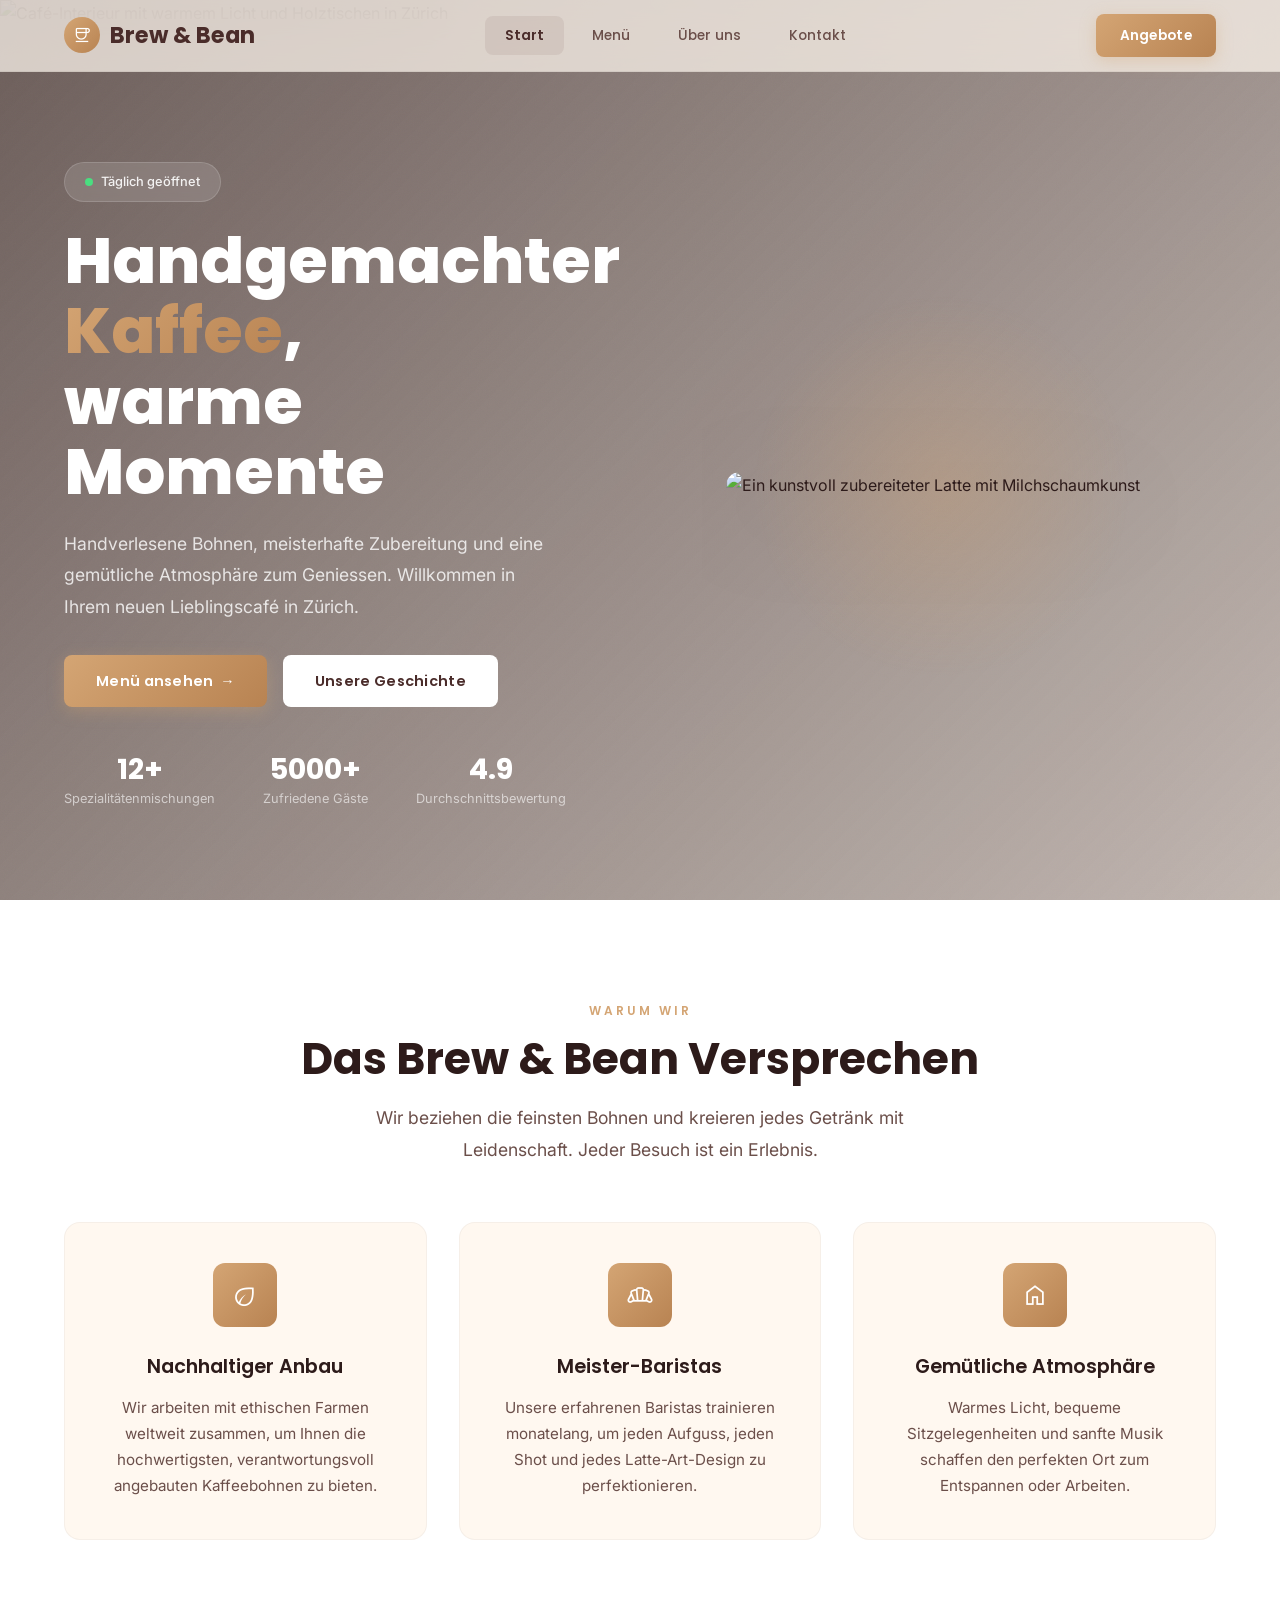
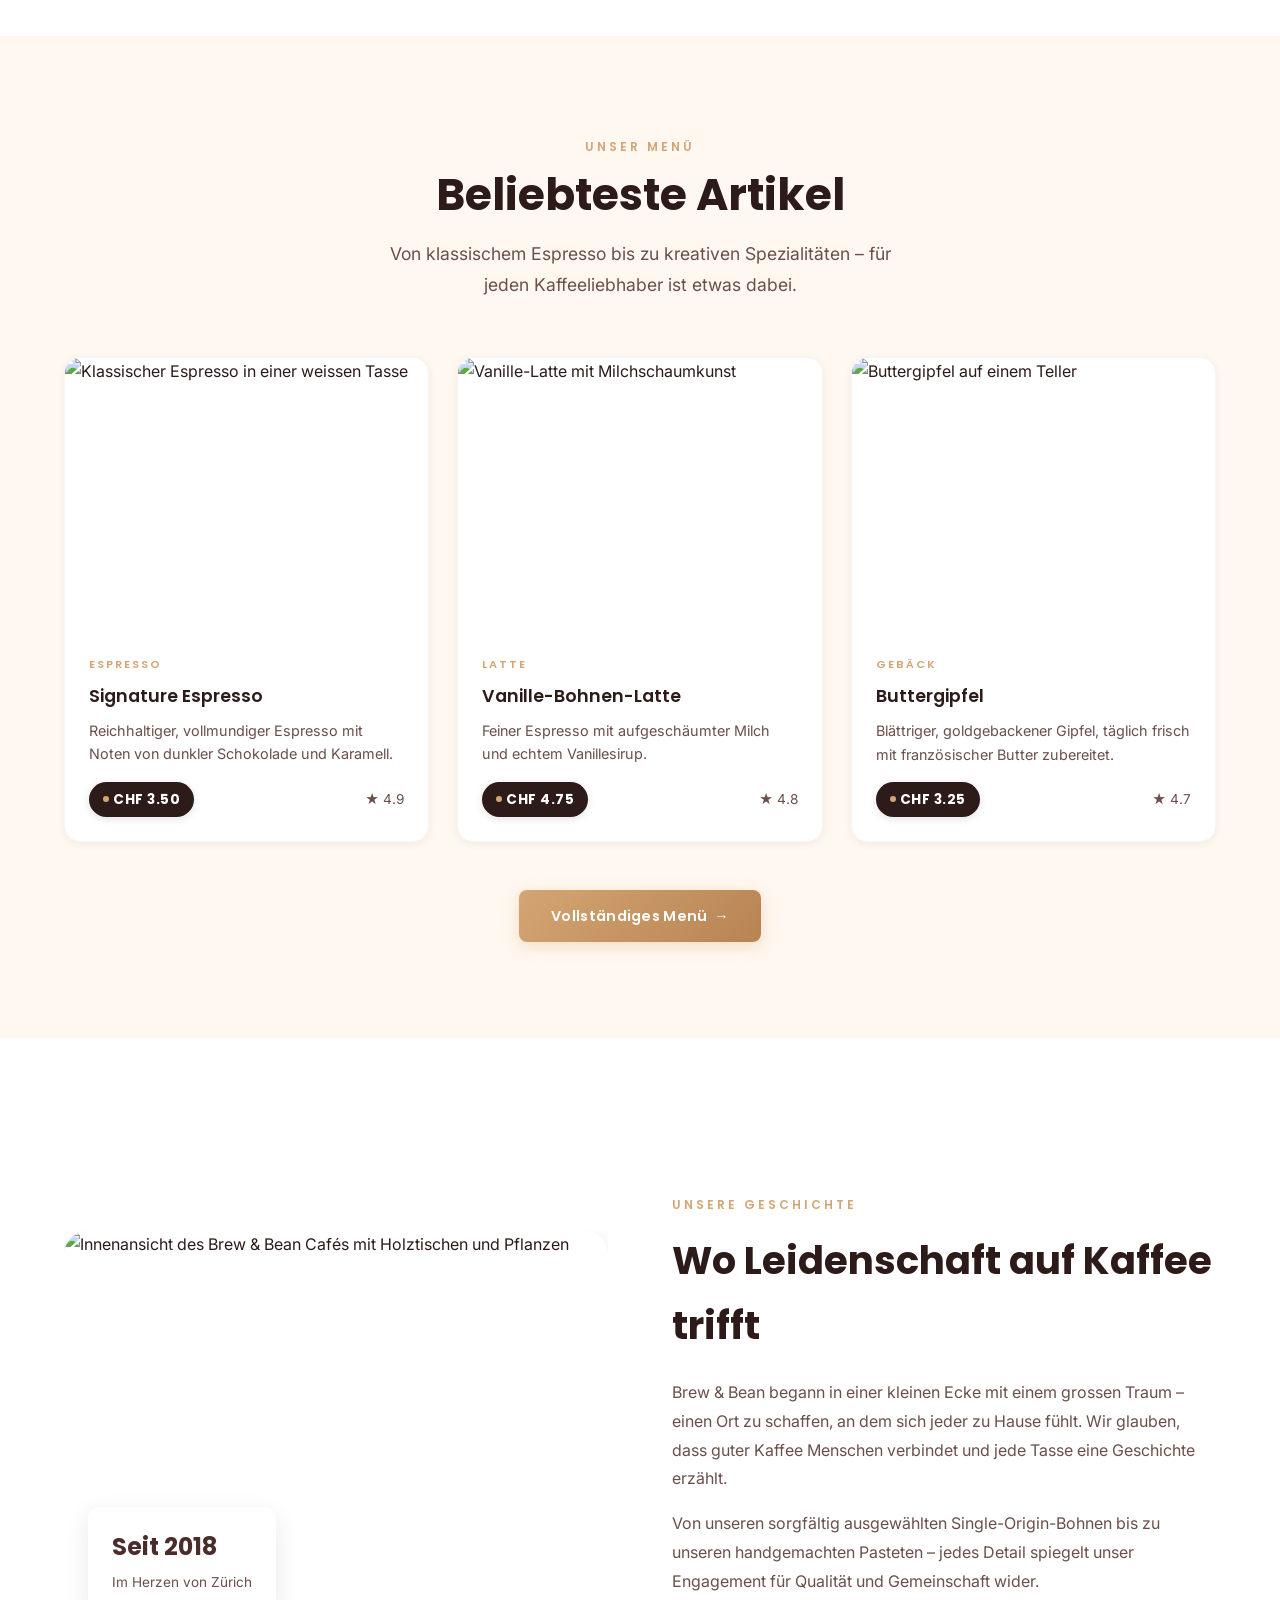
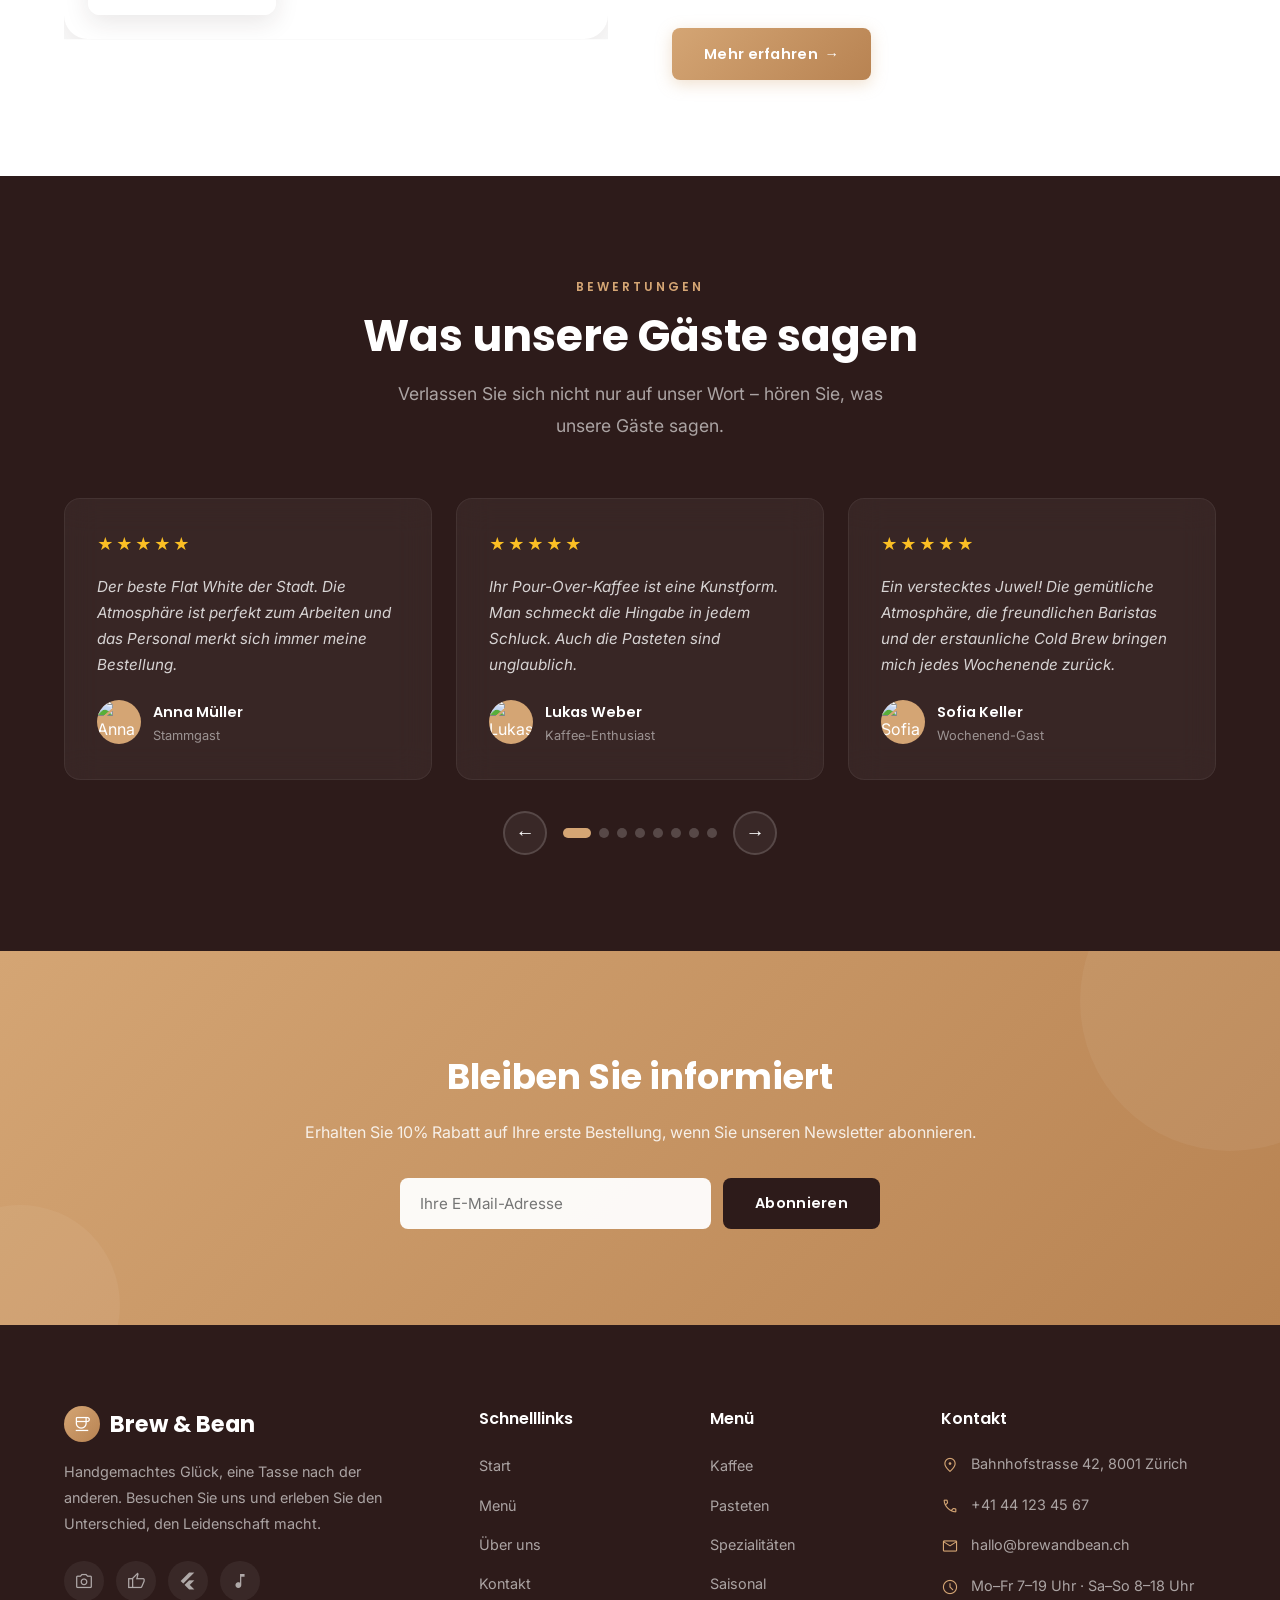
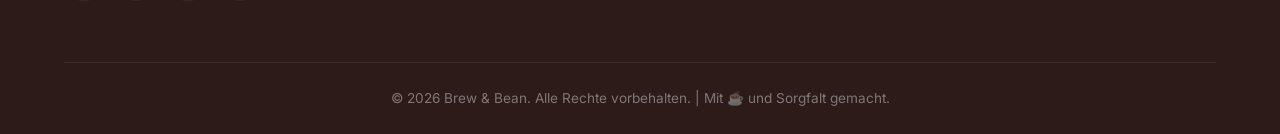
==== commit 51aa6964: "Add Decap CMS with headless content management - admin/ folder with CMS dashboard and content model " ====
--- a/index.html
+++ b/index.html
@@ -79,26 +79,26 @@
       <div class="hero-content animate-fade-in">
         <div class="hero-badge">
           <span class="hero-badge-dot" aria-hidden="true"></span>
-          Täglich geöffnet
-        </div>
-        <h1 class="hero-title">Handgemachter <span class="gradient-text">Kaffee</span>,<br>warme Momente</h1>
-        <p class="hero-text">Handverlesene Bohnen, meisterhafte Zubereitung und eine gemütliche Atmosphäre zum Geniessen. Willkommen in Ihrem neuen Lieblingscafé in Zürich.</p>
+          <span data-cms="hero.badge">Täglich geöffnet</span>
+        </div>
+        <h1 class="hero-title" data-cms-html="hero.title">Handgemachter <span class="gradient-text">Kaffee</span>,<br>warme Momente</h1>
+        <p class="hero-text" data-cms="hero.subtitle">Handverlesene Bohnen, meisterhafte Zubereitung und eine gemütliche Atmosphäre zum Geniessen. Willkommen in Ihrem neuen Lieblingscafé in Zürich.</p>
         <div class="hero-buttons">
           <a href="menu.html" class="btn btn-primary">Menü ansehen &nbsp;→</a>
           <a href="about.html" class="btn btn-white">Unsere Geschichte</a>
         </div>
         <div class="hero-stats">
           <div class="hero-stat">
-            <div class="hero-stat-number"><span class="count-up" data-count-to="12" data-count-suffix="+">0</span></div>
-            <div class="hero-stat-label">Spezialitätenmischungen</div>
+            <div class="hero-stat-number"><span class="count-up" data-count-to="12" data-count-suffix="+" data-cms="hero.stats.0.number">0</span></div>
+            <div class="hero-stat-label" data-cms="hero.stats.0.label">Spezialitätenmischungen</div>
           </div>
           <div class="hero-stat">
-            <div class="hero-stat-number"><span class="count-up" data-count-to="5000" data-count-suffix="+">0</span></div>
-            <div class="hero-stat-label">Zufriedene Gäste</div>
+            <div class="hero-stat-number"><span class="count-up" data-count-to="5000" data-count-suffix="+" data-cms="hero.stats.1.number">0</span></div>
+            <div class="hero-stat-label" data-cms="hero.stats.1.label">Zufriedene Gäste</div>
           </div>
           <div class="hero-stat">
-            <div class="hero-stat-number">4.9</div>
-            <div class="hero-stat-label">Durchschnittsbewertung</div>
+            <div class="hero-stat-number" data-cms="hero.stats.2.number">4.9</div>
+            <div class="hero-stat-label" data-cms="hero.stats.2.label">Durchschnittsbewertung</div>
           </div>
         </div>
       </div>
@@ -115,25 +115,25 @@
   <section class="features section" aria-labelledby="features-title">
     <div class="container">
       <div class="text-center animate">
-        <span class="section-label">Warum wir</span>
-        <h2 class="section-title" id="features-title">Das Brew & Bean Versprechen</h2>
-        <p class="section-subtitle">Wir beziehen die feinsten Bohnen und kreieren jedes Getränk mit Leidenschaft. Jeder Besuch ist ein Erlebnis.</p>
+        <span class="section-label" data-cms="features.sectionLabel">Warum wir</span>
+        <h2 class="section-title" id="features-title" data-cms="features.title">Das Brew & Bean Versprechen</h2>
+        <p class="section-subtitle" data-cms="features.subtitle">Wir beziehen die feinsten Bohnen und kreieren jedes Getränk mit Leidenschaft. Jeder Besuch ist ein Erlebnis.</p>
       </div>
       <div class="features-grid">
         <article class="feature-card animate delay-1">
-          <div class="feature-icon" aria-hidden="true"><span class="material-symbols-outlined" aria-hidden="true">eco</span></div>
-          <h3>Nachhaltiger Anbau</h3>
-          <p>Wir arbeiten mit ethischen Farmen weltweit zusammen, um Ihnen die hochwertigsten, verantwortungsvoll angebauten Kaffeebohnen zu bieten.</p>
+          <div class="feature-icon" aria-hidden="true"><span class="material-symbols-outlined" aria-hidden="true" data-cms="features.features.0.icon">eco</span></div>
+          <h3 data-cms="features.features.0.title">Nachhaltiger Anbau</h3>
+          <p data-cms="features.features.0.desc">Wir arbeiten mit ethischen Farmen weltweit zusammen, um Ihnen die hochwertigsten, verantwortungsvoll angebauten Kaffeebohnen zu bieten.</p>
         </article>
         <article class="feature-card animate delay-2">
-          <div class="feature-icon" aria-hidden="true"><span class="material-symbols-outlined" aria-hidden="true">bakery_dining</span></div>
-          <h3>Meister-Baristas</h3>
-          <p>Unsere erfahrenen Baristas trainieren monatelang, um jeden Aufguss, jeden Shot und jedes Latte-Art-Design zu perfektionieren.</p>
+          <div class="feature-icon" aria-hidden="true"><span class="material-symbols-outlined" aria-hidden="true" data-cms="features.features.1.icon">bakery_dining</span></div>
+          <h3 data-cms="features.features.1.title">Meister-Baristas</h3>
+          <p data-cms="features.features.1.desc">Unsere erfahrenen Baristas trainieren monatelang, um jeden Aufguss, jeden Shot und jedes Latte-Art-Design zu perfektionieren.</p>
         </article>
         <article class="feature-card animate delay-3">
-          <div class="feature-icon" aria-hidden="true"><span class="material-symbols-outlined" aria-hidden="true">home</span></div>
-          <h3>Gemütliche Atmosphäre</h3>
-          <p>Warmes Licht, bequeme Sitzgelegenheiten und sanfte Musik schaffen den perfekten Ort zum Entspannen oder Arbeiten.</p>
+          <div class="feature-icon" aria-hidden="true"><span class="material-symbols-outlined" aria-hidden="true" data-cms="features.features.2.icon">home</span></div>
+          <h3 data-cms="features.features.2.title">Gemütliche Atmosphäre</h3>
+          <p data-cms="features.features.2.desc">Warmes Licht, bequeme Sitzgelegenheiten und sanfte Musik schaffen den perfekten Ort zum Entspannen oder Arbeiten.</p>
         </article>
       </div>
     </div>
@@ -143,44 +143,44 @@
   <section class="menu-preview section" aria-labelledby="menu-title">
     <div class="container">
       <div class="text-center animate">
-        <span class="section-label">Unser Menü</span>
-        <h2 class="section-title" id="menu-title">Beliebteste Artikel</h2>
-        <p class="section-subtitle">Von klassischem Espresso bis zu kreativen Spezialitäten – für jeden Kaffeeliebhaber ist etwas dabei.</p>
+        <span class="section-label" data-cms="menu-items.sectionLabel">Unser Menü</span>
+        <h2 class="section-title" id="menu-title" data-cms="menu-items.title">Beliebteste Artikel</h2>
+        <p class="section-subtitle" data-cms="menu-items.subtitle">Von klassischem Espresso bis zu kreativen Spezialitäten – für jeden Kaffeeliebhaber ist etwas dabei.</p>
       </div>
       <div class="menu-preview-grid">
         <article class="menu-item-card animate delay-1">
           <img class="menu-item-image" src="https://images.unsplash.com/photo-1572442388796-11668a67e53d?w=400&q=80" alt="Klassischer Espresso in einer weissen Tasse" loading="lazy">
           <div class="menu-item-body">
-            <div class="menu-item-category">Espresso</div>
-            <h3 class="menu-item-name">Signature Espresso</h3>
-            <p class="menu-item-desc">Reichhaltiger, vollmundiger Espresso mit Noten von dunkler Schokolade und Karamell.</p>
+            <div class="menu-item-category" data-cms="menu-items.preview.0.category">Espresso</div>
+            <h3 class="menu-item-name" data-cms="menu-items.preview.0.name">Signature Espresso</h3>
+            <p class="menu-item-desc" data-cms="menu-items.preview.0.desc">Reichhaltiger, vollmundiger Espresso mit Noten von dunkler Schokolade und Karamell.</p>
             <div class="menu-item-bottom">
-              <span class="menu-item-price">CHF 3.50</span>
-              <span class="menu-item-rating">★ 4.9</span>
+              <span class="menu-item-price" data-cms="menu-items.preview.0.price">CHF 3.50</span>
+              <span class="menu-item-rating" data-cms="menu-items.preview.0.rating">★ 4.9</span>
             </div>
           </div>
         </article>
         <article class="menu-item-card animate delay-2">
           <img class="menu-item-image" src="https://images.unsplash.com/photo-1461023058943-07fcbe16d735?w=400&q=80" alt="Vanille-Latte mit Milchschaumkunst" loading="lazy">
           <div class="menu-item-body">
-            <div class="menu-item-category">Latte</div>
-            <h3 class="menu-item-name">Vanille-Bohnen-Latte</h3>
-            <p class="menu-item-desc">Feiner Espresso mit aufgeschäumter Milch und echtem Vanillesirup.</p>
+            <div class="menu-item-category" data-cms="menu-items.preview.1.category">Latte</div>
+            <h3 class="menu-item-name" data-cms="menu-items.preview.1.name">Vanille-Bohnen-Latte</h3>
+            <p class="menu-item-desc" data-cms="menu-items.preview.1.desc">Feiner Espresso mit aufgeschäumter Milch und echtem Vanillesirup.</p>
             <div class="menu-item-bottom">
-              <span class="menu-item-price">CHF 4.75</span>
-              <span class="menu-item-rating">★ 4.8</span>
+              <span class="menu-item-price" data-cms="menu-items.preview.1.price">CHF 4.75</span>
+              <span class="menu-item-rating" data-cms="menu-items.preview.1.rating">★ 4.8</span>
             </div>
           </div>
         </article>
         <article class="menu-item-card animate delay-3">
           <img class="menu-item-image" src="https://images.unsplash.com/photo-1558857563-b371033873b8?w=400&q=80" alt="Buttergipfel auf einem Teller" loading="lazy">
           <div class="menu-item-body">
-            <div class="menu-item-category">Gebäck</div>
-            <h3 class="menu-item-name">Buttergipfel</h3>
-            <p class="menu-item-desc">Blättriger, goldgebackener Gipfel, täglich frisch mit französischer Butter zubereitet.</p>
+            <div class="menu-item-category" data-cms="menu-items.preview.2.category">Gebäck</div>
+            <h3 class="menu-item-name" data-cms="menu-items.preview.2.name">Buttergipfel</h3>
+            <p class="menu-item-desc" data-cms="menu-items.preview.2.desc">Blättriger, goldgebackener Gipfel, täglich frisch mit französischer Butter zubereitet.</p>
             <div class="menu-item-bottom">
-              <span class="menu-item-price">CHF 3.25</span>
-              <span class="menu-item-rating">★ 4.7</span>
+              <span class="menu-item-price" data-cms="menu-items.preview.2.price">CHF 3.25</span>
+              <span class="menu-item-rating" data-cms="menu-items.preview.2.rating">★ 4.7</span>
             </div>
           </div>
         </article>
@@ -203,10 +203,10 @@
           </div>
         </div>
         <div class="about-text animate">
-          <span class="section-label">Unsere Geschichte</span>
-          <h2 id="about-title">Wo Leidenschaft auf Kaffee trifft</h2>
-          <p>Brew & Bean begann in einer kleinen Ecke mit einem grossen Traum – einen Ort zu schaffen, an dem sich jeder zu Hause fühlt. Wir glauben, dass guter Kaffee Menschen verbindet und jede Tasse eine Geschichte erzählt.</p>
-          <p>Von unseren sorgfältig ausgewählten Single-Origin-Bohnen bis zu unseren handgemachten Pasteten – jedes Detail spiegelt unser Engagement für Qualität und Gemeinschaft wider.</p>
+          <span class="section-label" data-cms="about.sectionLabel">Unsere Geschichte</span>
+          <h2 id="about-title" data-cms="about.title">Wo Leidenschaft auf Kaffee trifft</h2>
+          <p data-cms="about.p1">Brew & Bean begann in einer kleinen Ecke mit einem grossen Traum – einen Ort zu schaffen, an dem sich jeder zu Hause fühlt. Wir glauben, dass guter Kaffee Menschen verbindet und jede Tasse eine Geschichte erzählt.</p>
+          <p data-cms="about.p2">Von unseren sorgfältig ausgewählten Single-Origin-Bohnen bis zu unseren handgemachten Pasteten – jedes Detail spiegelt unser Engagement für Qualität und Gemeinschaft wider.</p>
           <a href="about.html" class="btn btn-primary">Mehr erfahren &nbsp;→</a>
         </div>
       </div>
@@ -217,97 +217,97 @@
   <section class="testimonials section" aria-labelledby="testimonials-title">
     <div class="container">
       <div class="text-center animate">
-        <span class="section-label" style="color: var(--amber);">Bewertungen</span>
-        <h2 class="section-title" id="testimonials-title">Was unsere Gäste sagen</h2>
-        <p class="section-subtitle">Verlassen Sie sich nicht nur auf unser Wort – hören Sie, was unsere Gäste sagen.</p>
+        <span class="section-label" style="color: var(--amber);" data-cms="testimonials.sectionLabel">Bewertungen</span>
+        <h2 class="section-title" id="testimonials-title" data-cms="testimonials.title">Was unsere Gäste sagen</h2>
+        <p class="section-subtitle" data-cms="testimonials.subtitle">Verlassen Sie sich nicht nur auf unser Wort – hören Sie, was unsere Gäste sagen.</p>
       </div>
       <div class="testimonials-carousel animate" role="region" aria-label="Kundenbewertungen" aria-roledescription="carousel">
         <div class="carousel-track" id="carouselTrack">
           <blockquote class="testimonial-slide" role="group" aria-roledescription="slide">
             <div class="testimonial-stars" aria-label="5 von 5 Sternen">★★★★★</div>
-            <p class="testimonial-text">"Der beste Flat White der Stadt. Die Atmosphäre ist perfekt zum Arbeiten und das Personal merkt sich immer meine Bestellung."</p>
+            <p class="testimonial-text" data-cms="testimonials.testimonials.0.quote">"Der beste Flat White der Stadt. Die Atmosphäre ist perfekt zum Arbeiten und das Personal merkt sich immer meine Bestellung."</p>
             <footer class="testimonial-author">
               <img class="testimonial-avatar" src="https://images.unsplash.com/photo-1494790108377-be9c29b29330?w=100&q=80" alt="Anna Müller" loading="lazy">
               <div>
-                <cite class="testimonial-name">Anna Müller</cite>
-                <div class="testimonial-role">Stammgast</div>
-              </div>
-            </footer>
-          </blockquote>
-          <blockquote class="testimonial-slide" role="group" aria-roledescription="slide">
-            <div class="testimonial-stars" aria-label="5 von 5 Sternen">★★★★★</div>
-            <p class="testimonial-text">"Ihr Pour-Over-Kaffee ist eine Kunstform. Man schmeckt die Hingabe in jedem Schluck. Auch die Pasteten sind unglaublich."</p>
+                <cite class="testimonial-name" data-cms="testimonials.testimonials.0.name">Anna Müller</cite>
+                <div class="testimonial-role" data-cms="testimonials.testimonials.0.role">Stammgast</div>
+              </div>
+            </footer>
+          </blockquote>
+          <blockquote class="testimonial-slide" role="group" aria-roledescription="slide">
+            <div class="testimonial-stars" aria-label="5 von 5 Sternen">★★★★★</div>
+            <p class="testimonial-text" data-cms="testimonials.testimonials.1.quote">"Ihr Pour-Over-Kaffee ist eine Kunstform. Man schmeckt die Hingabe in jedem Schluck. Auch die Pasteten sind unglaublich."</p>
             <footer class="testimonial-author">
               <img class="testimonial-avatar" src="https://images.unsplash.com/photo-1507003211169-0a1dd7228f2d?w=100&q=80" alt="Lukas Weber" loading="lazy">
               <div>
-                <cite class="testimonial-name">Lukas Weber</cite>
-                <div class="testimonial-role">Kaffee-Enthusiast</div>
-              </div>
-            </footer>
-          </blockquote>
-          <blockquote class="testimonial-slide" role="group" aria-roledescription="slide">
-            <div class="testimonial-stars" aria-label="5 von 5 Sternen">★★★★★</div>
-            <p class="testimonial-text">"Ein verstecktes Juwel! Die gemütliche Atmosphäre, die freundlichen Baristas und der erstaunliche Cold Brew bringen mich jedes Wochenende zurück."</p>
+                <cite class="testimonial-name" data-cms="testimonials.testimonials.1.name">Lukas Weber</cite>
+                <div class="testimonial-role" data-cms="testimonials.testimonials.1.role">Kaffee-Enthusiast</div>
+              </div>
+            </footer>
+          </blockquote>
+          <blockquote class="testimonial-slide" role="group" aria-roledescription="slide">
+            <div class="testimonial-stars" aria-label="5 von 5 Sternen">★★★★★</div>
+            <p class="testimonial-text" data-cms="testimonials.testimonials.2.quote">"Ein verstecktes Juwel! Die gemütliche Atmosphäre, die freundlichen Baristas und der erstaunliche Cold Brew bringen mich jedes Wochenende zurück."</p>
             <footer class="testimonial-author">
               <img class="testimonial-avatar" src="https://images.unsplash.com/photo-1438761681033-6461ffad8d80?w=100&q=80" alt="Sofia Keller" loading="lazy">
               <div>
-                <cite class="testimonial-name">Sofia Keller</cite>
-                <div class="testimonial-role">Wochenend-Gast</div>
-              </div>
-            </footer>
-          </blockquote>
-          <blockquote class="testimonial-slide" role="group" aria-roledescription="slide">
-            <div class="testimonial-stars" aria-label="5 von 5 Sternen">★★★★★</div>
-            <p class="testimonial-text">"Endlich ein Café in Zürich mit richtig gutem Specialty Coffee. Die Baristas erklären dir gerne die Herkunft der Bohnen."</p>
+                <cite class="testimonial-name" data-cms="testimonials.testimonials.2.name">Sofia Keller</cite>
+                <div class="testimonial-role" data-cms="testimonials.testimonials.2.role">Wochenend-Gast</div>
+              </div>
+            </footer>
+          </blockquote>
+          <blockquote class="testimonial-slide" role="group" aria-roledescription="slide">
+            <div class="testimonial-stars" aria-label="5 von 5 Sternen">★★★★★</div>
+            <p class="testimonial-text" data-cms="testimonials.testimonials.3.quote">"Endlich ein Café in Zürich mit richtig gutem Specialty Coffee. Die Baristas erklären dir gerne die Herkunft der Bohnen."</p>
             <footer class="testimonial-author">
               <img class="testimonial-avatar" src="https://images.unsplash.com/photo-1500648767791-00dcc994a43e?w=100&q=80" alt="David Schuler" loading="lazy">
               <div>
-                <cite class="testimonial-name">David Schuler</cite>
-                <div class="testimonial-role">Kaffeekenner</div>
-              </div>
-            </footer>
-          </blockquote>
-          <blockquote class="testimonial-slide" role="group" aria-roledescription="slide">
-            <div class="testimonial-stars" aria-label="5 von 5 Sternen">★★★★★</div>
-            <p class="testimonial-text">"Der Lavendel-Honig-Latte ist mein absoluter Favorit! Die Lage an der Bahnhofstrasse ist perfekt für eine Pause beim Shoppen."</p>
+                <cite class="testimonial-name" data-cms="testimonials.testimonials.3.name">David Schuler</cite>
+                <div class="testimonial-role" data-cms="testimonials.testimonials.3.role">Kaffeekenner</div>
+              </div>
+            </footer>
+          </blockquote>
+          <blockquote class="testimonial-slide" role="group" aria-roledescription="slide">
+            <div class="testimonial-stars" aria-label="5 von 5 Sternen">★★★★★</div>
+            <p class="testimonial-text" data-cms="testimonials.testimonials.4.quote">"Der Lavendel-Honig-Latte ist mein absoluter Favorit! Die Lage an der Bahnhofstrasse ist perfekt für eine Pause beim Shoppen."</p>
             <footer class="testimonial-author">
               <img class="testimonial-avatar" src="https://images.unsplash.com/photo-1534528741775-53994a69daeb?w=100&q=80" alt="Lena Hofstetter" loading="lazy">
               <div>
-                <cite class="testimonial-name">Lena Hofstetter</cite>
-                <div class="testimonial-role">Shopaholic</div>
-              </div>
-            </footer>
-          </blockquote>
-          <blockquote class="testimonial-slide" role="group" aria-roledescription="slide">
-            <div class="testimonial-stars" aria-label="5 von 5 Sternen">★★★★★</div>
-            <p class="testimonial-text">"Die Gipfel hier sind besser als in manchen Bäckereien in Paris. Dazu einen perfekten Cappuccino – das ist mein perfekter Morgen."</p>
+                <cite class="testimonial-name" data-cms="testimonials.testimonials.4.name">Lena Hofstetter</cite>
+                <div class="testimonial-role" data-cms="testimonials.testimonials.4.role">Shopaholic</div>
+              </div>
+            </footer>
+          </blockquote>
+          <blockquote class="testimonial-slide" role="group" aria-roledescription="slide">
+            <div class="testimonial-stars" aria-label="5 von 5 Sternen">★★★★★</div>
+            <p class="testimonial-text" data-cms="testimonials.testimonials.5.quote">"Die Gipfel hier sind besser als in manchen Bäckereien in Paris. Dazu einen perfekten Cappuccino – das ist mein perfekter Morgen."</p>
             <footer class="testimonial-author">
               <img class="testimonial-avatar" src="https://images.unsplash.com/photo-1472099645785-5658abf4ff4e?w=100&q=80" alt="Marco Bernasconi" loading="lazy">
               <div>
-                <cite class="testimonial-name">Marco Bernasconi</cite>
-                <div class="testimonial-role">Frühaufsteher</div>
-              </div>
-            </footer>
-          </blockquote>
-          <blockquote class="testimonial-slide" role="group" aria-roledescription="slide">
-            <div class="testimonial-stars" aria-label="5 von 5 Sternen">★★★★★</div>
-            <p class="testimonial-text">"Ein wunderbarer Ort zum Entspannen nach der Arbeit. Der Nitro Cold Brew ist erfrischend und die Bedienung immer herzlich."</p>
+                <cite class="testimonial-name" data-cms="testimonials.testimonials.5.name">Marco Bernasconi</cite>
+                <div class="testimonial-role" data-cms="testimonials.testimonials.5.role">Frühaufsteher</div>
+              </div>
+            </footer>
+          </blockquote>
+          <blockquote class="testimonial-slide" role="group" aria-roledescription="slide">
+            <div class="testimonial-stars" aria-label="5 von 5 Sternen">★★★★★</div>
+            <p class="testimonial-text" data-cms="testimonials.testimonials.6.quote">"Ein wunderbarer Ort zum Entspannen nach der Arbeit. Der Nitro Cold Brew ist erfrischend und die Bedienung immer herzlich."</p>
             <footer class="testimonial-author">
               <img class="testimonial-avatar" src="https://images.unsplash.com/photo-1544005313-94ddf0286df2?w=100&q=80" alt="Julia Fischer" loading="lazy">
               <div>
-                <cite class="testimonial-name">Julia Fischer</cite>
-                <div class="testimonial-role">Büroangestellte</div>
-              </div>
-            </footer>
-          </blockquote>
-          <blockquote class="testimonial-slide" role="group" aria-roledescription="slide">
-            <div class="testimonial-stars" aria-label="5 von 5 Sternen">★★★★★</div>
-            <p class="testimonial-text">"Ich komme extra aus Winterthur hierher. Der beste Kaffee weit und breit. Die Caramel-Macchiato ist ein Traum!"</p>
+                <cite class="testimonial-name" data-cms="testimonials.testimonials.6.name">Julia Fischer</cite>
+                <div class="testimonial-role" data-cms="testimonials.testimonials.6.role">Büroangestellte</div>
+              </div>
+            </footer>
+          </blockquote>
+          <blockquote class="testimonial-slide" role="group" aria-roledescription="slide">
+            <div class="testimonial-stars" aria-label="5 von 5 Sternen">★★★★★</div>
+            <p class="testimonial-text" data-cms="testimonials.testimonials.7.quote">"Ich komme extra aus Winterthur hierher. Der beste Kaffee weit und breit. Die Caramel-Macchiato ist ein Traum!"</p>
             <footer class="testimonial-author">
               <img class="testimonial-avatar" src="https://images.unsplash.com/photo-1506794778202-cad84cf45f1d?w=100&q=80" alt="Thomas Brunner" loading="lazy">
               <div>
-                <cite class="testimonial-name">Thomas Brunner</cite>
-                <div class="testimonial-role">Kaffeepilger</div>
+                <cite class="testimonial-name" data-cms="testimonials.testimonials.7.name">Thomas Brunner</cite>
+                <div class="testimonial-role" data-cms="testimonials.testimonials.7.role">Kaffeepilger</div>
               </div>
             </footer>
           </blockquote>
@@ -372,10 +372,10 @@
         <div>
           <h4>Kontakt</h4>
           <ul class="footer-contact">
-            <li><span class="icon" aria-hidden="true"><span class="material-symbols-outlined" aria-hidden="true">location_on</span></span> Bahnhofstrasse 42, 8001 Zürich</li>
-            <li><span class="icon" aria-hidden="true"><span class="material-symbols-outlined" aria-hidden="true">phone</span></span> +41 44 123 45 67</li>
-            <li><span class="icon" aria-hidden="true"><span class="material-symbols-outlined" aria-hidden="true">mail</span></span> hallo@brewandbean.ch</li>
-            <li><span class="icon" aria-hidden="true"><span class="material-symbols-outlined" aria-hidden="true">access_time</span></span> Mo–Fr 7–19 Uhr · Sa–So 8–18 Uhr</li>
+            <li><span class="icon" aria-hidden="true"><span class="material-symbols-outlined" aria-hidden="true">location_on</span></span> <span data-cms="site.address">Bahnhofstrasse 42, 8001 Zürich</span></li>
+            <li><span class="icon" aria-hidden="true"><span class="material-symbols-outlined" aria-hidden="true">phone</span></span> <span data-cms="site.phone">+41 44 123 45 67</span></li>
+            <li><span class="icon" aria-hidden="true"><span class="material-symbols-outlined" aria-hidden="true">mail</span></span> <span data-cms="site.email">hallo@brewandbean.ch</span></li>
+            <li><span class="icon" aria-hidden="true"><span class="material-symbols-outlined" aria-hidden="true">access_time</span></span> <span data-cms="site.hours">Mo–Fr 7–19 Uhr · Sa–So 8–18 Uhr</span></li>
           </ul>
         </div>
       </div>
@@ -386,6 +386,7 @@
   </footer>
 
   <button class="back-to-top" aria-label="Nach oben scrollen">↑</button>
+  <script src="js/content-loader.js"></script>
   <script src="js/main.js"></script>
 </body>
 </html>
--- a/css/style.css
+++ b/css/style.css
@@ -7,14 +7,14 @@
 }
 
 :root {
-  --cream: #FFF8F0;
-  --dark-coffee: #2D1B1A;
-  --medium-brown: #6B4F4A;
-  --amber: #D4A574;
-  --rich-coffee: #4A2C2A;
-  --white: #FFFFFF;
-  --light-beige: #F5EDE3;
-  --gradient: linear-gradient(135deg, #D4A574, #B88352);
+  --cream: #fff8f0;
+  --dark-coffee: #2d1b1a;
+  --medium-brown: #6b4f4a;
+  --amber: #d4a574;
+  --rich-coffee: #4a2c2a;
+  --white: #ffffff;
+  --light-beige: #f5ede3;
+  --gradient: linear-gradient(135deg, #d4a574, #b88352);
   --shadow-sm: 0 2px 8px rgba(45, 27, 26, 0.06);
   --shadow-md: 0 8px 24px rgba(45, 27, 26, 0.1);
   --shadow-lg: 0 16px 48px rgba(45, 27, 26, 0.12);
@@ -22,8 +22,8 @@
   --radius-md: 12px;
   --radius-lg: 16px;
   --radius-xl: 24px;
-  --font-heading: 'Poppins', sans-serif;
-  --font-body: 'Inter', sans-serif;
+  --font-heading: "Poppins", sans-serif;
+  --font-body: "Inter", sans-serif;
   --nav-height: 72px;
   --max-width: 1200px;
   --transition: 0.3s cubic-bezier(0.4, 0, 0.2, 1);
@@ -356,6 +356,37 @@
     opacity: 1;
     pointer-events: all;
   }
+
+  .nav .container {
+    gap: 16px;
+  }
+
+  .nav-toggle {
+    margin-left: auto;
+  }
+}
+
+@media (max-width: 360px) {
+  .nav-logo {
+    font-size: 1.1rem;
+    gap: 6px;
+  }
+
+  .nav-logo-icon {
+    width: 30px;
+    height: 30px;
+    font-size: 0.9rem;
+  }
+
+  .nav .container {
+    gap: 12px;
+    padding: 0 12px;
+  }
+
+  .nav-links {
+    width: 240px;
+    padding: 80px 24px 32px;
+  }
 }
 
 /* ========== HERO ========== */
@@ -383,7 +414,11 @@
 .hero-overlay {
   position: absolute;
   inset: 0;
-  background: linear-gradient(135deg, rgba(45, 27, 26, 0.7) 0%, rgba(45, 27, 26, 0.3) 100%);
+  background: linear-gradient(
+    135deg,
+    rgba(45, 27, 26, 0.7) 0%,
+    rgba(45, 27, 26, 0.3) 100%
+  );
   z-index: 1;
 }
 
@@ -418,14 +453,19 @@
 .hero-badge-dot {
   width: 8px;
   height: 8px;
-  background: #4ADE80;
+  background: #4ade80;
   border-radius: 50%;
   animation: pulse-dot 2s infinite;
 }
 
 @keyframes pulse-dot {
-  0%, 100% { opacity: 1; }
-  50% { opacity: 0.4; }
+  0%,
+  100% {
+    opacity: 1;
+  }
+  50% {
+    opacity: 0.4;
+  }
 }
 
 .hero-title {
@@ -478,14 +518,23 @@
   position: absolute;
   width: 80%;
   height: 80%;
-  background: radial-gradient(circle, rgba(212, 165, 116, 0.3) 0%, transparent 70%);
+  background: radial-gradient(
+    circle,
+    rgba(212, 165, 116, 0.3) 0%,
+    transparent 70%
+  );
   border-radius: 50%;
   animation: float 6s ease-in-out infinite;
 }
 
 @keyframes float {
-  0%, 100% { transform: translateY(0) scale(1); }
-  50% { transform: translateY(-16px) scale(1.02); }
+  0%,
+  100% {
+    transform: translateY(0) scale(1);
+  }
+  50% {
+    transform: translateY(-16px) scale(1.02);
+  }
 }
 
 .hero-image-wrap img {
@@ -566,6 +615,89 @@
   }
 }
 
+@media (max-width: 420px) {
+  .hero-content {
+    display: flex;
+    flex-direction: column;
+    align-items: center;
+    text-align: center;
+  }
+
+  .hero-badge {
+    margin-left: auto;
+    margin-right: auto;
+  }
+
+  .hero-text {
+    max-width: 100%;
+  }
+
+  .hero-stats {
+    flex-direction: column;
+    align-items: center;
+    gap: 20px;
+  }
+
+  .hero-image-wrap {
+    max-width: 240px;
+  }
+}
+
+@media (max-width: 360px) {
+  .hero-content {
+    width: 100%;
+    align-items: center;
+    text-align: center;
+  }
+
+  .hero-title {
+    font-size: clamp(1.5rem, 5vw, 2.5rem);
+    margin-bottom: 16px;
+  }
+
+  .hero-text {
+    max-width: 100%;
+    font-size: 0.95rem;
+    margin: 0 auto 24px;
+  }
+
+  .hero-badge {
+    display: flex;
+    justify-content: center;
+    width: 100%;
+    margin: 0 auto 16px;
+  }
+
+  .hero-buttons {
+    width: 100%;
+    flex-direction: column;
+    align-items: stretch;
+  }
+
+  .hero-buttons .btn {
+    width: 100%;
+    justify-content: center;
+  }
+
+  .hero-stats {
+    width: 100%;
+    gap: 16px;
+  }
+
+  .hero-stat {
+    flex: 1;
+    min-width: 0;
+  }
+
+  .hero-stat-number {
+    font-size: 1.4rem;
+  }
+
+  .hero-stat-label {
+    font-size: 0.7rem;
+  }
+}
+
 /* ========== FEATURES / HIGHLIGHTS ========== */
 .features {
   background: var(--white);
@@ -837,7 +969,7 @@
 }
 
 .testimonial-stars {
-  color: #FBBF24;
+  color: #fbbf24;
   font-size: 1rem;
   margin-bottom: 16px;
   letter-spacing: 2px;
@@ -896,7 +1028,7 @@
 }
 
 .newsletter::before {
-  content: '';
+  content: "";
   position: absolute;
   width: 300px;
   height: 300px;
@@ -907,7 +1039,7 @@
 }
 
 .newsletter::after {
-  content: '';
+  content: "";
   position: absolute;
   width: 200px;
   height: 200px;
@@ -1097,7 +1229,7 @@
 }
 
 .page-hero::after {
-  content: '';
+  content: "";
   position: absolute;
   width: 400px;
   height: 400px;
@@ -1212,7 +1344,7 @@
 }
 
 .menu-section-title::after {
-  content: '';
+  content: "";
   flex: 1;
   height: 1px;
   background: rgba(45, 27, 26, 0.1);
@@ -1443,13 +1575,13 @@
 
 .form-group .error-message {
   font-size: 0.8rem;
-  color: #DC2626;
+  color: #dc2626;
   display: none;
 }
 
 .form-group.error input,
 .form-group.error textarea {
-  border-color: #DC2626;
+  border-color: #dc2626;
 }
 
 .form-group.error .error-message {
@@ -1458,7 +1590,7 @@
 
 .form-group.success input,
 .form-group.success textarea {
-  border-color: #16A34A;
+  border-color: #16a34a;
 }
 
 .form-submit {
@@ -1555,8 +1687,9 @@
 .animate {
   opacity: 0;
   transform: translateY(30px);
-  transition: opacity 0.7s cubic-bezier(0.4, 0, 0.2, 1),
-              transform 0.7s cubic-bezier(0.4, 0, 0.2, 1);
+  transition:
+    opacity 0.7s cubic-bezier(0.4, 0, 0.2, 1),
+    transform 0.7s cubic-bezier(0.4, 0, 0.2, 1);
 }
 
 .animate.visible {
@@ -1576,8 +1709,9 @@
 .animate-scale {
   opacity: 0;
   transform: scale(0.92);
-  transition: opacity 0.6s cubic-bezier(0.4, 0, 0.2, 1),
-              transform 0.6s cubic-bezier(0.4, 0, 0.2, 1);
+  transition:
+    opacity 0.6s cubic-bezier(0.4, 0, 0.2, 1),
+    transform 0.6s cubic-bezier(0.4, 0, 0.2, 1);
 }
 
 .animate-scale.visible {
@@ -1585,11 +1719,21 @@
   transform: scale(1);
 }
 
-.delay-1 { transition-delay: 0.1s; }
-.delay-2 { transition-delay: 0.2s; }
-.delay-3 { transition-delay: 0.3s; }
-.delay-4 { transition-delay: 0.4s; }
-.delay-5 { transition-delay: 0.5s; }
+.delay-1 {
+  transition-delay: 0.1s;
+}
+.delay-2 {
+  transition-delay: 0.2s;
+}
+.delay-3 {
+  transition-delay: 0.3s;
+}
+.delay-4 {
+  transition-delay: 0.4s;
+}
+.delay-5 {
+  transition-delay: 0.5s;
+}
 
 @media (prefers-reduced-motion: reduce) {
   .animate,
@@ -1626,7 +1770,7 @@
   width: 72px;
   height: 72px;
   margin: 0 auto 24px;
-  background: #16A34A;
+  background: #16a34a;
   border-radius: 50%;
   display: flex;
   align-items: center;
@@ -1659,7 +1803,9 @@
 }
 
 @keyframes spin {
-  to { transform: rotate(360deg); }
+  to {
+    transform: rotate(360deg);
+  }
 }
 
 /* ========== TESTIMONIALS CAROUSEL ========== */
@@ -1694,7 +1840,7 @@
 }
 
 .testimonial-slide .testimonial-stars {
-  color: #FBBF24;
+  color: #fbbf24;
   font-size: 1rem;
   margin-bottom: 16px;
   letter-spacing: 2px;
@@ -1817,7 +1963,11 @@
 
 /* ========== MATERIAL SYMBOLS ========== */
 .material-symbols-outlined {
-  font-variation-settings: 'FILL' 0, 'wght' 300, 'GRAD' 0, 'opsz' 24;
+  font-variation-settings:
+    "FILL" 0,
+    "wght" 300,
+    "GRAD" 0,
+    "opsz" 24;
   display: inline-flex;
   align-items: center;
   justify-content: center;
@@ -1885,8 +2035,13 @@
 }
 
 @keyframes gradient-shift {
-  0%, 100% { background-position: 0% 50%; }
-  50% { background-position: 100% 50%; }
+  0%,
+  100% {
+    background-position: 0% 50%;
+  }
+  50% {
+    background-position: 100% 50%;
+  }
 }
 
 /* ========== PREMIUM: IMAGE REVEAL ========== */
@@ -1894,9 +2049,10 @@
   opacity: 0;
   clip-path: inset(0 0 8% 0);
   transform: translateY(20px);
-  transition: opacity 0.8s cubic-bezier(0.4, 0, 0.2, 1),
-              clip-path 0.8s cubic-bezier(0.4, 0, 0.2, 1),
-              transform 0.8s cubic-bezier(0.4, 0, 0.2, 1);
+  transition:
+    opacity 0.8s cubic-bezier(0.4, 0, 0.2, 1),
+    clip-path 0.8s cubic-bezier(0.4, 0, 0.2, 1),
+    transform 0.8s cubic-bezier(0.4, 0, 0.2, 1);
 }
 
 .reveal.visible {
@@ -1922,7 +2078,7 @@
 }
 
 .menu-item-price::before {
-  content: '';
+  content: "";
   width: 6px;
   height: 6px;
   border-radius: 50%;
